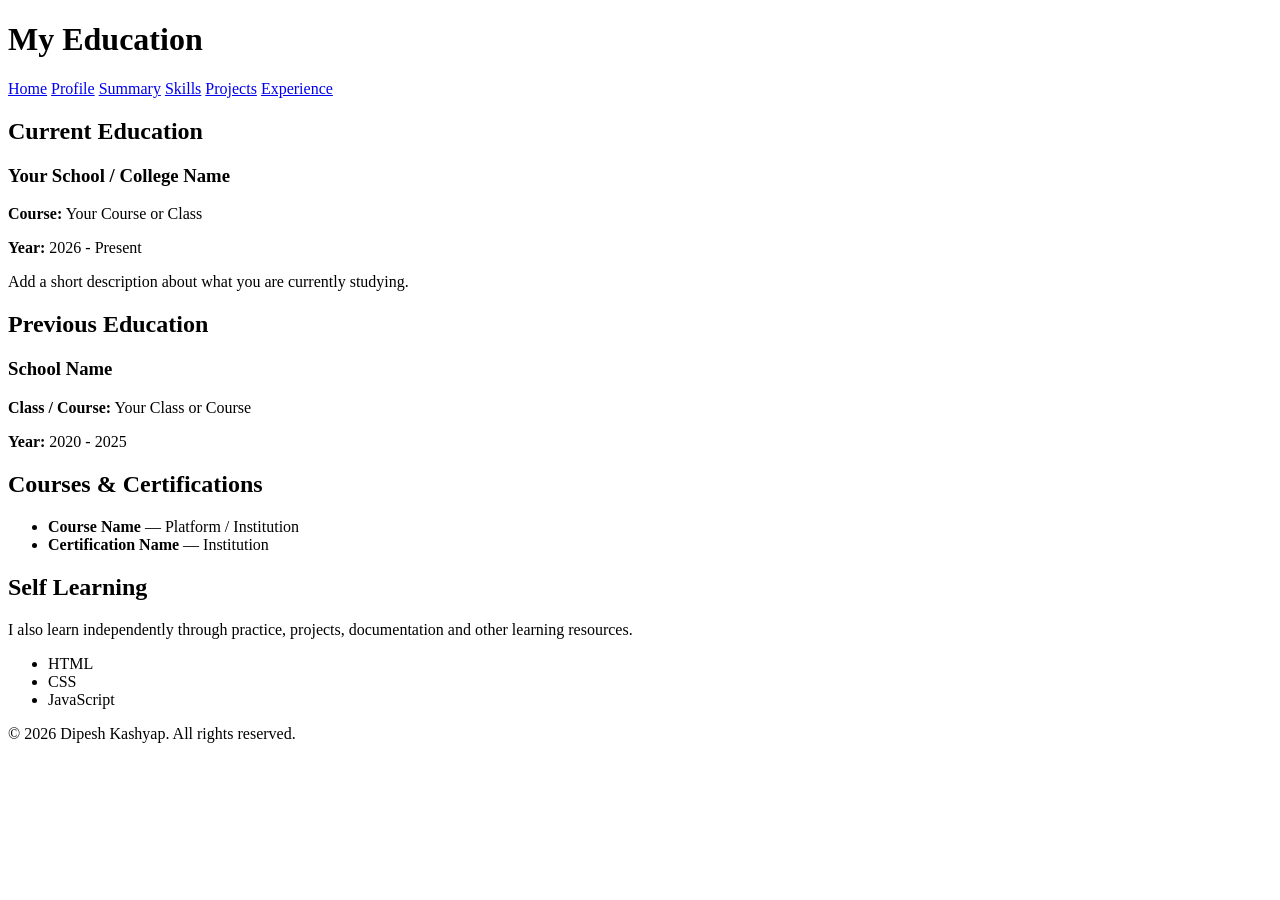
==== Education.html @ 7a31069b "Initial portfolio website" ====
<!DOCTYPE html>
<html lang="en">

<head>
    <meta charset="UTF-8">
    <meta name="viewport" content="width=device-width, initial-scale=1.0">

    <title>Education | Dipesh Kashyap</title>
</head>

<body>

    <header>

        <h1>My Education</h1>

        <nav>
            <a href="index.html">Home</a>
            <a href="Profile.html">Profile</a>
            <a href="Summary.html">Summary</a>
            <a href="Skills.html">Skills</a>
            <a href="Project.html">Projects</a>
            <a href="Experience.html">Experience</a>
        </nav>

    </header>


    <main>

        <!-- Current / Most Recent Education -->
        <section>

            <h2>Current Education</h2>

            <article>

                <h3>Your School / College Name</h3>

                <p>
                    <strong>Course:</strong>
                    Your Course or Class
                </p>

                <p>
                    <strong>Year:</strong>
                    2026 - Present
                </p>

                <p>
                    Add a short description about what you
                    are currently studying.
                </p>

            </article>

        </section>


        <!-- Previous Education -->
        <section>

            <h2>Previous Education</h2>

            <article>

                <h3>School Name</h3>

                <p>
                    <strong>Class / Course:</strong>
                    Your Class or Course
                </p>

                <p>
                    <strong>Year:</strong>
                    2020 - 2025
                </p>

            </article>

        </section>


        <!-- Certifications -->
        <section>

            <h2>Courses & Certifications</h2>

            <ul>

                <li>
                    <strong>Course Name</strong>
                    — Platform / Institution
                </li>

                <li>
                    <strong>Certification Name</strong>
                    — Institution
                </li>

            </ul>

        </section>


        <!-- Self Learning -->
        <section>

            <h2>Self Learning</h2>

            <p>
                I also learn independently through practice,
                projects, documentation and other learning resources.
            </p>

            <ul>
                <li>HTML</li>
                <li>CSS</li>
                <li>JavaScript</li>
            </ul>

        </section>

    </main>


    <footer>

        <p>
            © 2026 Dipesh Kashyap. All rights reserved.
        </p>

    </footer>

</body>

</html>
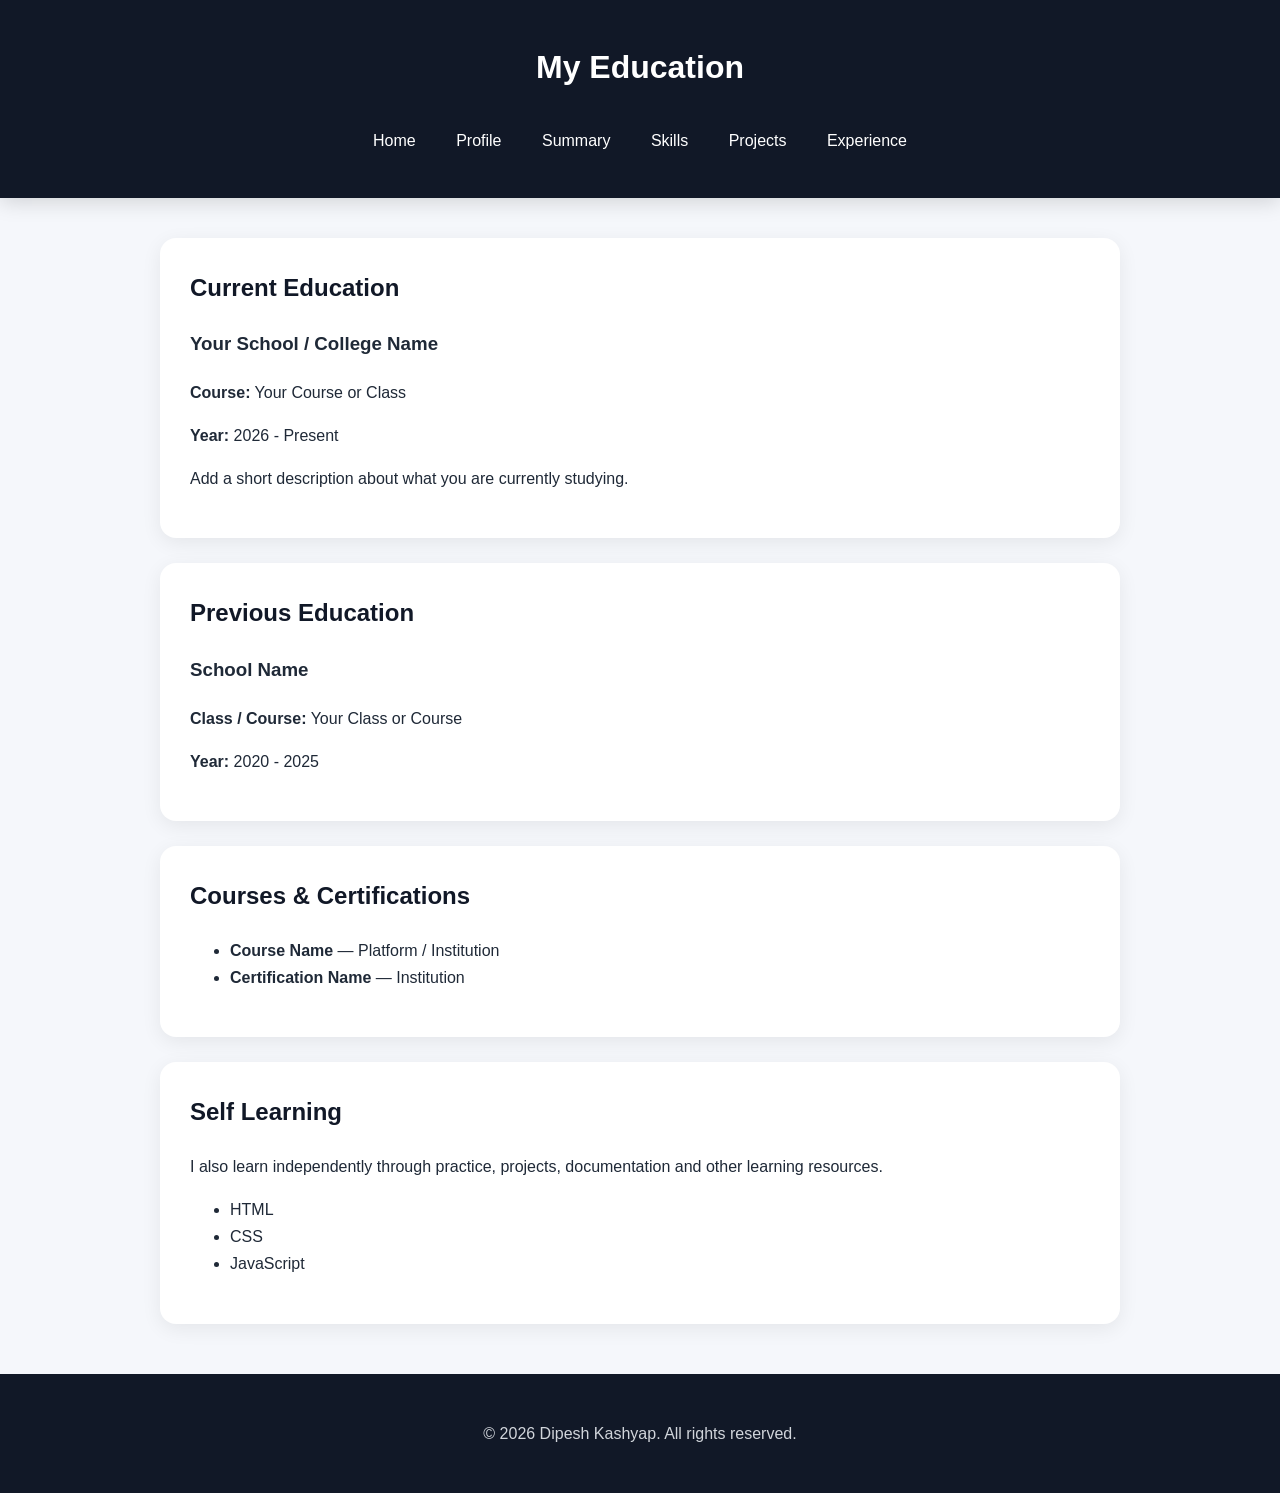
==== commit 93ca6b71: "Add animated portfolio intro" ====
--- a/Education.html
+++ b/Education.html
@@ -6,6 +6,7 @@
     <meta name="viewport" content="width=device-width, initial-scale=1.0">
 
     <title>Education | Dipesh Kashyap</title>
+    <link rel="stylesheet" href="style.css">
 </head>
 
 <body>
--- a/style.css
+++ b/style.css
@@ -0,0 +1,766 @@
+/* ==================================================
+   GLOBAL
+================================================== */
+
+* {
+    box-sizing: border-box;
+}
+
+html {
+    scroll-behavior: smooth;
+}
+
+body {
+    margin: 0;
+
+    font-family:
+        Arial,
+        Helvetica,
+        sans-serif;
+
+    background: #f5f7fb;
+
+    color: #1f2937;
+
+    line-height: 1.7;
+}
+
+
+/* ==================================================
+   INTRO SCREEN
+================================================== */
+
+.intro {
+
+    position: fixed;
+
+    inset: 0;
+
+    z-index: 9999;
+
+    display: flex;
+
+    flex-direction: column;
+
+    justify-content: center;
+
+    align-items: center;
+
+    background: #050816;
+
+    color: white;
+
+    animation:
+        introExit 1s ease forwards;
+
+    animation-delay: 5.5s;
+}
+
+
+/* ==================================================
+   INTRO PROFILE LOGO
+================================================== */
+
+.intro-logo {
+
+    width: 155px;
+
+    height: 155px;
+
+    border-radius: 50%;
+
+    overflow: hidden;
+
+    border: 4px solid white;
+
+    box-shadow:
+        0 0 10px rgba(255,255,255,0.5),
+        0 0 30px rgba(37,99,235,0.8);
+
+    animation:
+        logoIntro 1.5s
+        cubic-bezier(.17,.67,.25,1.2)
+        forwards;
+
+}
+
+
+.intro-logo img {
+
+    width: 100%;
+
+    height: 100%;
+
+    object-fit: cover;
+
+}
+
+
+/* ==================================================
+   NAME
+================================================== */
+
+.intro-name {
+
+    margin-top: 28px;
+
+    margin-bottom: 0;
+
+    font-size: clamp(2rem, 8vw, 4rem);
+
+    font-weight: 800;
+
+    letter-spacing: 2px;
+
+    color: white;
+
+    text-align: center;
+
+}
+
+
+/* Individual letters */
+
+.intro-name span {
+
+    display: inline-block;
+
+    opacity: 0;
+
+    animation:
+        letterAssemble
+        0.8s
+        cubic-bezier(.17,.67,.25,1.2)
+        forwards;
+
+}
+
+
+/* ==================================================
+   LETTER STARTING POSITIONS
+================================================== */
+
+/* D */
+
+.intro-name span:nth-child(1) {
+    --x: -180px;
+    --y: -120px;
+    animation-delay: 1.2s;
+}
+
+
+/* i */
+
+.intro-name span:nth-child(2) {
+    --x: 140px;
+    --y: -160px;
+    animation-delay: 1.3s;
+}
+
+
+/* p */
+
+.intro-name span:nth-child(3) {
+    --x: -160px;
+    --y: 130px;
+    animation-delay: 1.4s;
+}
+
+
+/* e */
+
+.intro-name span:nth-child(4) {
+    --x: 180px;
+    --y: 100px;
+    animation-delay: 1.5s;
+}
+
+
+/* s */
+
+.intro-name span:nth-child(5) {
+    --x: -220px;
+    --y: 20px;
+    animation-delay: 1.6s;
+}
+
+
+/* h */
+
+.intro-name span:nth-child(6) {
+    --x: 220px;
+    --y: -20px;
+    animation-delay: 1.7s;
+}
+
+
+/* Space */
+
+.intro-name span:nth-child(7) {
+
+    opacity: 1;
+
+    animation: none;
+
+}
+
+
+/* K */
+
+.intro-name span:nth-child(8) {
+    --x: 160px;
+    --y: 150px;
+    animation-delay: 1.8s;
+}
+
+
+/* a */
+
+.intro-name span:nth-child(9) {
+    --x: -180px;
+    --y: -150px;
+    animation-delay: 1.9s;
+}
+
+
+/* s */
+
+.intro-name span:nth-child(10) {
+    --x: 200px;
+    --y: -100px;
+    animation-delay: 2s;
+}
+
+
+/* h */
+
+.intro-name span:nth-child(11) {
+    --x: -200px;
+    --y: 100px;
+    animation-delay: 2.1s;
+}
+
+
+/* y */
+
+.intro-name span:nth-child(12) {
+    --x: 120px;
+    --y: 180px;
+    animation-delay: 2.2s;
+}
+
+
+/* a */
+
+.intro-name span:nth-child(13) {
+    --x: -130px;
+    --y: -180px;
+    animation-delay: 2.3s;
+}
+
+
+/* p */
+
+.intro-name span:nth-child(14) {
+    --x: 230px;
+    --y: 40px;
+    animation-delay: 2.4s;
+}
+
+
+/* ==================================================
+   NAME GLOW
+================================================== */
+
+.intro-name {
+
+    animation:
+        nameGlow
+        1.2s
+        ease
+        3.2s
+        forwards;
+
+}
+
+
+@keyframes nameGlow {
+
+    0% {
+
+        text-shadow:
+            0 0 0 transparent;
+
+    }
+
+    35% {
+
+        text-shadow:
+            0 0 8px #60a5fa,
+            0 0 20px #3b82f6,
+            0 0 40px #2563eb,
+            0 0 80px #2563eb;
+
+    }
+
+    70% {
+
+        text-shadow:
+            0 0 15px #93c5fd,
+            0 0 35px #3b82f6,
+            0 0 70px #2563eb;
+
+    }
+
+    100% {
+
+        text-shadow:
+            0 0 5px rgba(96,165,250,0.5);
+
+    }
+
+}
+
+
+/* ==================================================
+   KEYFRAMES
+================================================== */
+
+@keyframes logoIntro {
+
+    0% {
+
+        opacity: 0;
+
+        transform:
+            scale(0.2)
+            rotate(-360deg);
+
+    }
+
+    60% {
+
+        opacity: 1;
+
+        transform:
+            scale(1.08)
+            rotate(20deg);
+
+    }
+
+    100% {
+
+        opacity: 1;
+
+        transform:
+            scale(1)
+            rotate(0deg);
+
+    }
+
+}
+
+
+@keyframes letterAssemble {
+
+    0% {
+
+        opacity: 0;
+
+        transform:
+            translate(var(--x), var(--y))
+            rotate(180deg)
+            scale(0.2);
+
+    }
+
+    70% {
+
+        opacity: 1;
+
+        transform:
+            translate(0, 0)
+            rotate(-8deg)
+            scale(1.08);
+
+    }
+
+    100% {
+
+        opacity: 1;
+
+        transform:
+            translate(0, 0)
+            rotate(0deg)
+            scale(1);
+
+    }
+
+}
+
+
+/* ==================================================
+   INTRO EXIT
+================================================== */
+
+@keyframes introExit {
+
+    0% {
+
+        opacity: 1;
+
+        visibility: visible;
+
+        transform: scale(1);
+
+    }
+
+    70% {
+
+        opacity: 1;
+
+        transform: scale(1.02);
+
+    }
+
+    100% {
+
+        opacity: 0;
+
+        visibility: hidden;
+
+        transform: scale(1.08);
+
+    }
+
+}
+
+
+/* ==================================================
+   MAIN WEBSITE
+================================================== */
+
+.website {
+
+    opacity: 0;
+
+    animation:
+        websiteReveal
+        1.2s
+        ease
+        5.2s
+        forwards;
+
+}
+
+
+@keyframes websiteReveal {
+
+    from {
+
+        opacity: 0;
+
+        transform:
+            translateY(30px);
+
+    }
+
+    to {
+
+        opacity: 1;
+
+        transform:
+            translateY(0);
+
+    }
+
+}
+
+
+/* ==================================================
+   HEADER
+================================================== */
+
+header {
+
+    background: #111827;
+
+    color: white;
+
+    padding: 30px 20px;
+
+    text-align: center;
+
+    box-shadow:
+        0 4px 20px
+        rgba(0,0,0,0.15);
+
+}
+
+
+.profile-image {
+
+    width: 150px;
+
+    height: 150px;
+
+    object-fit: cover;
+
+    border-radius: 50%;
+
+    border: 4px solid white;
+
+}
+
+
+header h1 {
+
+    margin:
+        10px 0 4px;
+
+    font-size: 2rem;
+
+}
+
+
+header p {
+
+    margin: 0;
+
+    color: #cbd5e1;
+
+}
+
+
+/* ==================================================
+   NAVIGATION
+================================================== */
+
+nav {
+
+    margin-top: 20px;
+
+}
+
+
+nav a {
+
+    display: inline-block;
+
+    color: white;
+
+    text-decoration: none;
+
+    margin: 5px 6px;
+
+    padding: 8px 12px;
+
+    border-radius: 8px;
+
+    transition:
+        background 0.3s,
+        transform 0.3s;
+
+}
+
+
+nav a:hover {
+
+    background: #2563eb;
+
+    transform:
+        translateY(-2px);
+
+}
+
+
+/* ==================================================
+   MAIN
+================================================== */
+
+main {
+
+    max-width: 1000px;
+
+    margin:
+        40px auto;
+
+    padding:
+        0 20px;
+
+}
+
+
+section {
+
+    background: white;
+
+    padding: 30px;
+
+    margin-bottom: 25px;
+
+    border-radius: 16px;
+
+    box-shadow:
+        0 5px 20px
+        rgba(0,0,0,0.07);
+
+}
+
+
+section h2 {
+
+    margin-top: 0;
+
+    color: #111827;
+
+}
+
+
+.eyebrow {
+
+    color: #2563eb;
+
+    font-size: 0.85rem;
+
+    font-weight: bold;
+
+    letter-spacing: 2px;
+
+}
+
+
+/* ==================================================
+   BUTTON
+================================================== */
+
+.button {
+
+    display: inline-block;
+
+    background: #2563eb;
+
+    color: white;
+
+    text-decoration: none;
+
+    padding:
+        10px 18px;
+
+    border-radius: 8px;
+
+    margin-top: 10px;
+
+    transition:
+        0.3s;
+
+}
+
+
+.button:hover {
+
+    background: #1d4ed8;
+
+    transform:
+        translateY(-2px);
+
+}
+
+
+/* ==================================================
+   FOOTER
+================================================== */
+
+footer {
+
+    background: #111827;
+
+    color: #d1d5db;
+
+    text-align: center;
+
+    padding: 30px 20px;
+
+    margin-top: 50px;
+
+}
+
+
+/* ==================================================
+   MOBILE
+================================================== */
+
+@media (max-width: 600px) {
+
+    .intro-logo {
+
+        width: 120px;
+
+        height: 120px;
+
+    }
+
+
+    .intro-name {
+
+        font-size:
+            2rem;
+
+        letter-spacing:
+            1px;
+
+    }
+
+
+    header {
+
+        padding:
+            25px 12px;
+
+    }
+
+
+    .profile-image {
+
+        width: 125px;
+
+        height: 125px;
+
+    }
+
+
+    nav a {
+
+        margin: 3px;
+
+        padding:
+            6px 8px;
+
+        font-size:
+            13px;
+
+    }
+
+
+    main {
+
+        margin:
+            25px auto;
+
+        padding:
+            0 12px;
+
+    }
+
+
+    section {
+
+        padding:
+            20px;
+
+        border-radius:
+            12px;
+
+    }
+
+}
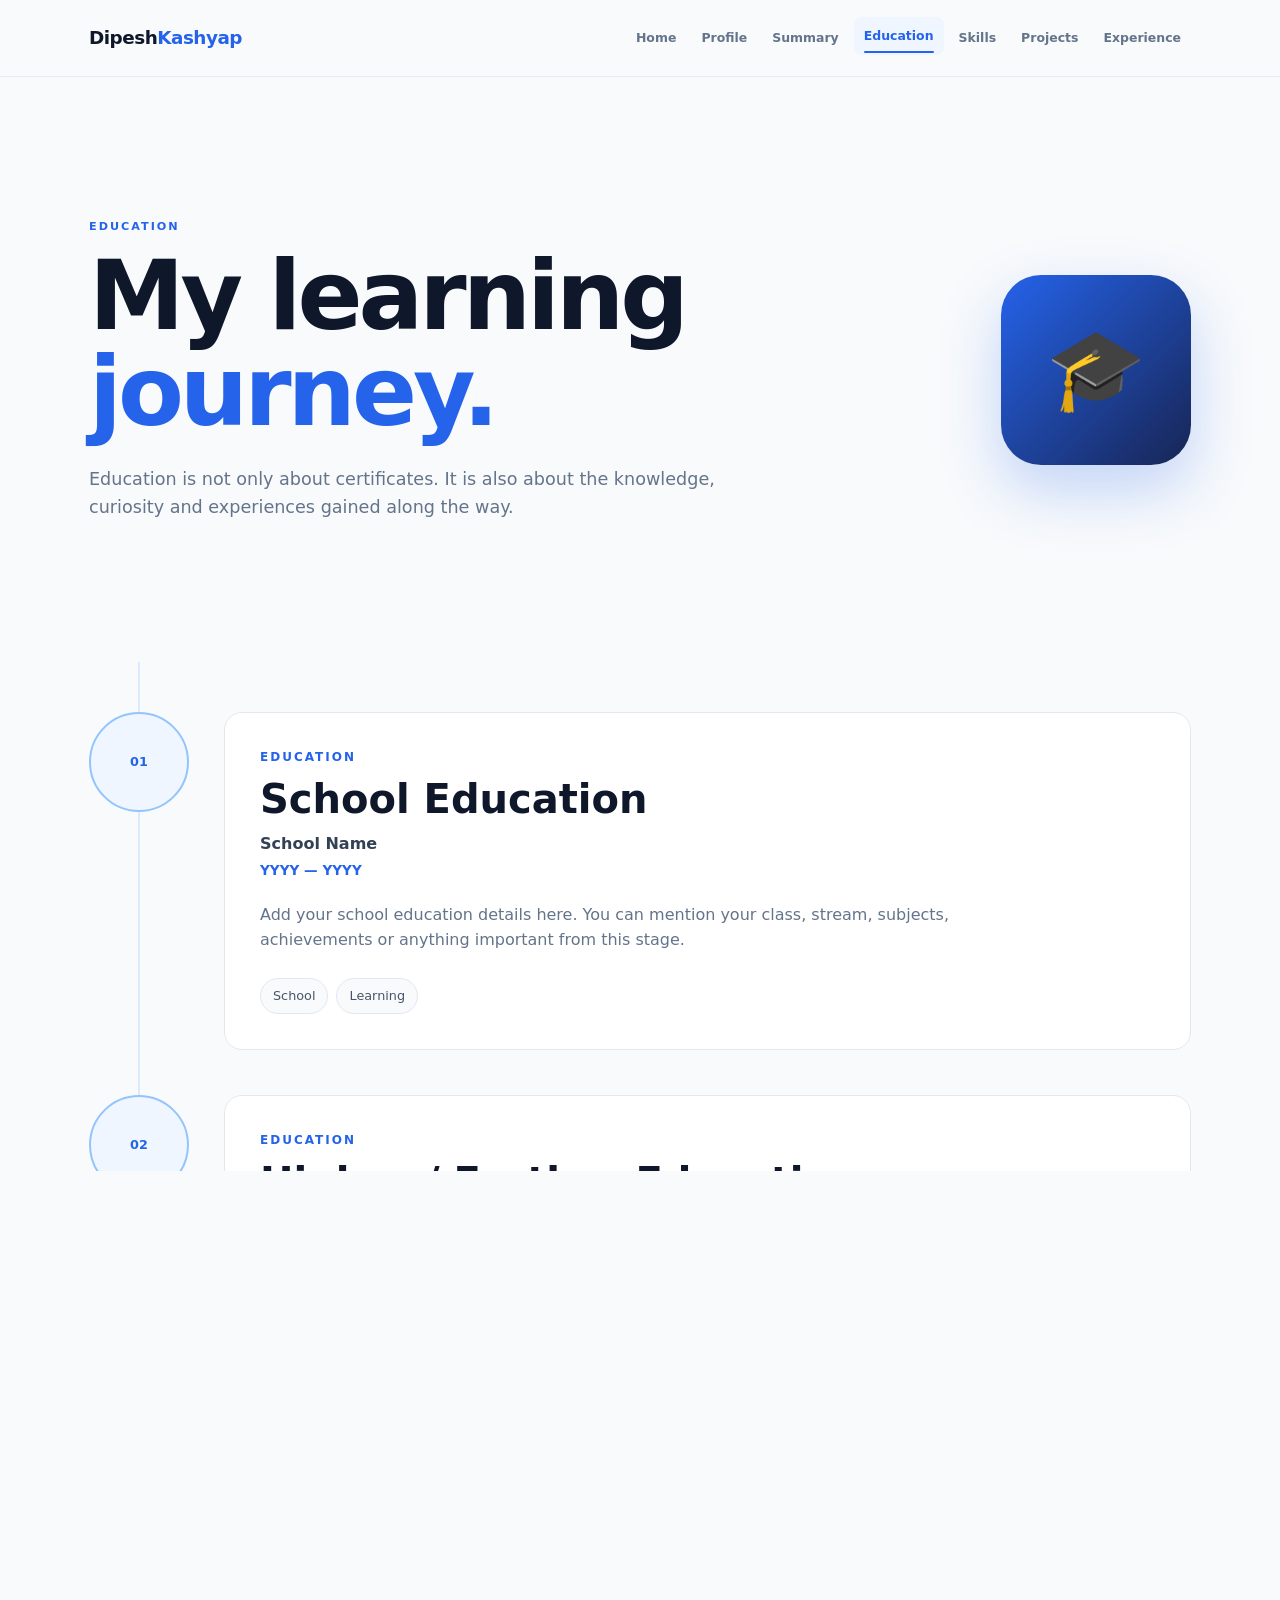
==== commit 47b61888: "Create animated professional homepage" ====
--- a/Education.html
+++ b/Education.html
@@ -5,131 +5,331 @@
     <meta charset="UTF-8">
     <meta name="viewport" content="width=device-width, initial-scale=1.0">
 
+    <meta
+        name="description"
+        content="Education journey of Dipesh Kashyap"
+    >
+
     <title>Education | Dipesh Kashyap</title>
+
     <link rel="stylesheet" href="style.css">
 </head>
 
 <body>
 
-    <header>
-
-        <h1>My Education</h1>
-
-        <nav>
-            <a href="index.html">Home</a>
-            <a href="Profile.html">Profile</a>
-            <a href="Summary.html">Summary</a>
-            <a href="Skills.html">Skills</a>
-            <a href="Project.html">Projects</a>
-            <a href="Experience.html">Experience</a>
-        </nav>
+    <!-- HEADER -->
+
+    <header class="site-header">
+
+        <div class="header-content">
+
+            <a class="brand" href="index.html">
+                Dipesh<span>Kashyap</span>
+            </a>
+
+            <nav class="navigation">
+
+                <a href="index.html">Home</a>
+
+                <a href="Profile.html">Profile</a>
+
+                <a href="Summary.html">Summary</a>
+
+                <a
+                    class="active"
+                    href="Education.html"
+                >
+                    Education
+                </a>
+
+                <a href="Skills.html">Skills</a>
+
+                <a href="Project.html">Projects</a>
+
+                <a href="Experience.html">Experience</a>
+
+            </nav>
+
+        </div>
 
     </header>
 
 
-    <main>
-
-        <!-- Current / Most Recent Education -->
-        <section>
-
-            <h2>Current Education</h2>
-
-            <article>
-
-                <h3>Your School / College Name</h3>
+    <!-- MAIN -->
+
+    <main class="education-page">
+
+        <!-- HERO -->
+
+        <section class="education-hero">
+
+            <div>
+
+                <p class="section-label">
+                    EDUCATION
+                </p>
+
+                <h1>
+                    My learning
+                    <span>journey.</span>
+                </h1>
 
                 <p>
-                    <strong>Course:</strong>
-                    Your Course or Class
+                    Education is not only about certificates.
+                    It is also about the knowledge, curiosity
+                    and experiences gained along the way.
                 </p>
 
+            </div>
+
+            <div class="education-icon">
+                🎓
+            </div>
+
+        </section>
+
+
+        <!-- EDUCATION TIMELINE -->
+
+        <section class="education-timeline">
+
+            <div class="timeline-line"></div>
+
+
+            <!-- EDUCATION 01 -->
+
+            <article class="education-item">
+
+                <div class="timeline-dot">
+                    01
+                </div>
+
+                <div class="education-card">
+
+                    <p class="education-status">
+                        EDUCATION
+                    </p>
+
+                    <h2>
+                        School Education
+                    </h2>
+
+                    <p class="education-place">
+                        School Name
+                    </p>
+
+                    <p class="education-period">
+                        YYYY — YYYY
+                    </p>
+
+                    <p>
+                        Add your school education details here.
+                        You can mention your class, stream,
+                        subjects, achievements or anything
+                        important from this stage.
+                    </p>
+
+                    <div class="education-tags">
+
+                        <span>School</span>
+
+                        <span>Learning</span>
+
+                    </div>
+
+                </div>
+
+            </article>
+
+
+            <!-- EDUCATION 02 -->
+
+            <article class="education-item">
+
+                <div class="timeline-dot">
+                    02
+                </div>
+
+                <div class="education-card">
+
+                    <p class="education-status">
+                        EDUCATION
+                    </p>
+
+                    <h2>
+                        Higher / Further Education
+                    </h2>
+
+                    <p class="education-place">
+                        Institution Name
+                    </p>
+
+                    <p class="education-period">
+                        YYYY — YYYY
+                    </p>
+
+                    <p>
+                        Add your next level of education here.
+                        Mention your course, subjects, achievements
+                        and important learning experiences.
+                    </p>
+
+                    <div class="education-tags">
+
+                        <span>Course</span>
+
+                        <span>Learning</span>
+
+                    </div>
+
+                </div>
+
+            </article>
+
+
+            <!-- EDUCATION 03 -->
+
+            <article class="education-item">
+
+                <div class="timeline-dot">
+                    03
+                </div>
+
+                <div class="education-card">
+
+                    <p class="education-status">
+                        SELF LEARNING
+                    </p>
+
+                    <h2>
+                        Learning Beyond School
+                    </h2>
+
+                    <p class="education-place">
+                        Self Learning • Online Resources • Practice
+                    </p>
+
+                    <p class="education-period">
+                        Ongoing
+                    </p>
+
+                    <p>
+                        I also learn independently through
+                        documentation, tutorials, experiments,
+                        projects and practical coding.
+                    </p>
+
+                    <div class="education-tags">
+
+                        <span>Programming</span>
+
+                        <span>Web Development</span>
+
+                        <span>Projects</span>
+
+                    </div>
+
+                </div>
+
+            </article>
+
+
+        </section>
+
+
+        <!-- LEARNING PHILOSOPHY -->
+
+        <section class="education-philosophy">
+
+            <p class="section-label">
+                MY APPROACH
+            </p>
+
+            <h2>
+                Learning doesn't stop
+                at the classroom.
+            </h2>
+
+            <p>
+                I believe real learning happens when knowledge
+                is combined with practice. That's why I use
+                projects and experimentation to understand
+                what I learn.
+            </p>
+
+        </section>
+
+
+        <!-- CTA -->
+
+        <section class="education-cta">
+
+            <p class="section-label">
+                NEXT
+            </p>
+
+            <h2>
+                See what I'm learning.
+            </h2>
+
+            <a
+                href="Skills.html"
+                class="button primary-button"
+            >
+                Explore My Skills →
+            </a>
+
+        </section>
+
+    </main>
+
+
+    <!-- FOOTER -->
+
+    <footer>
+
+        <div class="footer-content">
+
+            <div>
+
+                <h3>
+                    Dipesh Kashyap
+                </h3>
+
                 <p>
-                    <strong>Year:</strong>
-                    2026 - Present
+                    Learning • Building • Improving
                 </p>
 
-                <p>
-                    Add a short description about what you
-                    are currently studying.
-                </p>
-
-            </article>
-
-        </section>
-
-
-        <!-- Previous Education -->
-        <section>
-
-            <h2>Previous Education</h2>
-
-            <article>
-
-                <h3>School Name</h3>
-
-                <p>
-                    <strong>Class / Course:</strong>
-                    Your Class or Course
-                </p>
-
-                <p>
-                    <strong>Year:</strong>
-                    2020 - 2025
-                </p>
-
-            </article>
-
-        </section>
-
-
-        <!-- Certifications -->
-        <section>
-
-            <h2>Courses & Certifications</h2>
-
-            <ul>
-
-                <li>
-                    <strong>Course Name</strong>
-                    — Platform / Institution
-                </li>
-
-                <li>
-                    <strong>Certification Name</strong>
-                    — Institution
-                </li>
-
-            </ul>
-
-        </section>
-
-
-        <!-- Self Learning -->
-        <section>
-
-            <h2>Self Learning</h2>
-
-            <p>
-                I also learn independently through practice,
-                projects, documentation and other learning resources.
-            </p>
-
-            <ul>
-                <li>HTML</li>
-                <li>CSS</li>
-                <li>JavaScript</li>
-            </ul>
-
-        </section>
-
-    </main>
-
-
-    <footer>
-
-        <p>
-            © 2026 Dipesh Kashyap. All rights reserved.
-        </p>
+            </div>
+
+            <div class="footer-links">
+
+                <a href="Profile.html">
+                    Profile
+                </a>
+
+                <a href="Skills.html">
+                    Skills
+                </a>
+
+                <a href="Project.html">
+                    Projects
+                </a>
+
+                <a href="Experience.html">
+                    Experience
+                </a>
+
+            </div>
+
+        </div>
+
+        <div class="copyright">
+
+            © 2026 Dipesh Kashyap.
+            Built while learning.
+
+        </div>
 
     </footer>
 
--- a/style.css
+++ b/style.css
@@ -1,8 +1,10 @@
-/* ==================================================
-   GLOBAL
-================================================== */
+/* =====================================================
+   RESET
+===================================================== */
 
 * {
+    margin: 0;
+    padding: 0;
     box-sizing: border-box;
 }
 
@@ -11,24 +13,24 @@
 }
 
 body {
-    margin: 0;
-
     font-family:
         Arial,
         Helvetica,
         sans-serif;
 
-    background: #f5f7fb;
-
-    color: #1f2937;
-
-    line-height: 1.7;
-}
-
-
-/* ==================================================
-   INTRO SCREEN
-================================================== */
+    background: #f6f8fc;
+
+    color: #111827;
+
+    line-height: 1.6;
+
+    overflow-x: hidden;
+}
+
+
+/* =====================================================
+   INTRO
+===================================================== */
 
 .intro {
 
@@ -42,46 +44,98 @@
 
     flex-direction: column;
 
+    align-items: center;
+
     justify-content: center;
 
-    align-items: center;
-
-    background: #050816;
+    background:
+        radial-gradient(
+            circle at center,
+            #111c3d 0%,
+            #070b19 45%,
+            #03050c 100%
+        );
 
     color: white;
 
     animation:
         introExit 1s ease forwards;
 
-    animation-delay: 5.5s;
-}
-
-
-/* ==================================================
-   INTRO PROFILE LOGO
-================================================== */
+    animation-delay: 5s;
+}
+
+
+.intro-glow {
+
+    position: absolute;
+
+    width: 300px;
+
+    height: 300px;
+
+    border-radius: 50%;
+
+    background: #2563eb;
+
+    filter: blur(100px);
+
+    opacity: 0.2;
+
+    animation:
+        glowPulse 2s ease-in-out infinite;
+
+}
+
+
+@keyframes glowPulse {
+
+    0%,
+    100% {
+        transform: scale(0.8);
+        opacity: 0.15;
+    }
+
+    50% {
+        transform: scale(1.2);
+        opacity: 0.3;
+    }
+}
+
+
+/* =====================================================
+   INTRO LOGO
+===================================================== */
 
 .intro-logo {
 
+    position: relative;
+
+    z-index: 2;
+
     width: 155px;
 
     height: 155px;
 
     border-radius: 50%;
 
-    overflow: hidden;
-
-    border: 4px solid white;
+    padding: 5px;
+
+    background:
+        linear-gradient(
+            135deg,
+            #60a5fa,
+            #2563eb,
+            #7c3aed
+        );
 
     box-shadow:
-        0 0 10px rgba(255,255,255,0.5),
-        0 0 30px rgba(37,99,235,0.8);
+        0 0 20px rgba(59,130,246,0.5),
+        0 0 60px rgba(37,99,235,0.35);
 
     animation:
         logoIntro 1.5s
         cubic-bezier(.17,.67,.25,1.2)
         forwards;
-
 }
 
 
@@ -91,35 +145,79 @@
 
     height: 100%;
 
+    display: block;
+
     object-fit: cover;
 
-}
-
-
-/* ==================================================
-   NAME
-================================================== */
+    border-radius: 50%;
+
+    border: 4px solid #050816;
+}
+
+
+@keyframes logoIntro {
+
+    0% {
+
+        opacity: 0;
+
+        transform:
+            scale(0.15)
+            rotate(-720deg);
+
+    }
+
+    70% {
+
+        opacity: 1;
+
+        transform:
+            scale(1.08)
+            rotate(25deg);
+
+    }
+
+    100% {
+
+        opacity: 1;
+
+        transform:
+            scale(1)
+            rotate(0);
+    }
+}
+
+
+/* =====================================================
+   INTRO NAME
+===================================================== */
 
 .intro-name {
 
-    margin-top: 28px;
-
-    margin-bottom: 0;
-
-    font-size: clamp(2rem, 8vw, 4rem);
+    position: relative;
+
+    z-index: 2;
+
+    margin-top: 30px;
+
+    color: white;
+
+    font-size:
+        clamp(2rem, 8vw, 4.5rem);
 
     font-weight: 800;
 
     letter-spacing: 2px;
 
-    color: white;
-
     text-align: center;
 
-}
-
-
-/* Individual letters */
+    white-space: nowrap;
+
+    animation:
+        nameGlow 0.6s ease
+        3.4s forwards;
+}
+
 
 .intro-name span {
 
@@ -132,313 +230,239 @@
         0.8s
         cubic-bezier(.17,.67,.25,1.2)
         forwards;
-
-}
-
-
-/* ==================================================
-   LETTER STARTING POSITIONS
-================================================== */
-
-/* D */
+}
+
+
+.intro-name .space {
+
+    animation: none;
+
+    opacity: 1;
+}
+
+
+/* Letter directions */
 
 .intro-name span:nth-child(1) {
     --x: -180px;
     --y: -120px;
+    animation-delay: 1.1s;
+}
+
+.intro-name span:nth-child(2) {
+    --x: 150px;
+    --y: -150px;
     animation-delay: 1.2s;
 }
-
-
-/* i */
-
-.intro-name span:nth-child(2) {
-    --x: 140px;
-    --y: -160px;
-    animation-delay: 1.3s;
-}
-
-
-/* p */
 
 .intro-name span:nth-child(3) {
     --x: -160px;
     --y: 130px;
-    animation-delay: 1.4s;
-}
-
-
-/* e */
+    animation-delay: 1.3s;
+}
 
 .intro-name span:nth-child(4) {
     --x: 180px;
     --y: 100px;
-    animation-delay: 1.5s;
-}
-
-
-/* s */
+    animation-delay: 1.4s;
+}
 
 .intro-name span:nth-child(5) {
     --x: -220px;
     --y: 20px;
-    animation-delay: 1.6s;
-}
-
-
-/* h */
+    animation-delay: 1.5s;
+}
 
 .intro-name span:nth-child(6) {
     --x: 220px;
     --y: -20px;
-    animation-delay: 1.7s;
-}
-
-
-/* Space */
-
-.intro-name span:nth-child(7) {
-
-    opacity: 1;
-
-    animation: none;
-
-}
-
-
-/* K */
+    animation-delay: 1.6s;
+}
 
 .intro-name span:nth-child(8) {
     --x: 160px;
     --y: 150px;
-    animation-delay: 1.8s;
-}
-
-
-/* a */
+    animation-delay: 1.7s;
+}
 
 .intro-name span:nth-child(9) {
     --x: -180px;
     --y: -150px;
-    animation-delay: 1.9s;
-}
-
-
-/* s */
+    animation-delay: 1.8s;
+}
 
 .intro-name span:nth-child(10) {
     --x: 200px;
     --y: -100px;
-    animation-delay: 2s;
-}
-
-
-/* h */
+    animation-delay: 1.9s;
+}
 
 .intro-name span:nth-child(11) {
     --x: -200px;
     --y: 100px;
-    animation-delay: 2.1s;
-}
-
-
-/* y */
+    animation-delay: 2s;
+}
 
 .intro-name span:nth-child(12) {
     --x: 120px;
     --y: 180px;
-    animation-delay: 2.2s;
-}
-
-
-/* a */
+    animation-delay: 2.1s;
+}
 
 .intro-name span:nth-child(13) {
     --x: -130px;
     --y: -180px;
-    animation-delay: 2.3s;
-}
-
-
-/* p */
+    animation-delay: 2.2s;
+}
 
 .intro-name span:nth-child(14) {
     --x: 230px;
     --y: 40px;
-    animation-delay: 2.4s;
-}
-
-
-/* ==================================================
-   NAME GLOW
-================================================== */
-
-.intro-name {
-
-    animation:
-        nameGlow
-        1.2s
-        ease
-        3.2s
-        forwards;
-
+    animation-delay: 2.3s;
+}
+
+
+@keyframes letterAssemble {
+
+    0% {
+
+        opacity: 0;
+
+        transform:
+            translate(var(--x), var(--y))
+            rotate(180deg)
+            scale(0.2);
+    }
+
+    70% {
+
+        opacity: 1;
+
+        transform:
+            translate(0, 0)
+            rotate(-8deg)
+            scale(1.08);
+    }
+
+    100% {
+
+        opacity: 1;
+
+        transform:
+            translate(0, 0)
+            rotate(0)
+            scale(1);
+    }
 }
 
 
 @keyframes nameGlow {
 
     0% {
+        text-shadow: none;
+    }
+
+    35% {
 
         text-shadow:
-            0 0 0 transparent;
-
-    }
-
-    35% {
-
-        text-shadow:
-            0 0 8px #60a5fa,
-            0 0 20px #3b82f6,
-            0 0 40px #2563eb,
-            0 0 80px #2563eb;
-
-    }
-
-    70% {
+            0 0 10px #60a5fa,
+            0 0 25px #3b82f6,
+            0 0 50px #2563eb,
+            0 0 90px #2563eb;
+    }
+
+    65% {
 
         text-shadow:
             0 0 15px #93c5fd,
             0 0 35px #3b82f6,
             0 0 70px #2563eb;
-
     }
 
     100% {
 
         text-shadow:
             0 0 5px rgba(96,165,250,0.5);
-
-    }
-
-}
-
-
-/* ==================================================
-   KEYFRAMES
-================================================== */
-
-@keyframes logoIntro {
+    }
+}
+
+
+/* =====================================================
+   INTRO TAGLINE
+===================================================== */
+
+.intro-tagline {
+
+    position: relative;
+
+    z-index: 2;
+
+    margin-top: 12px;
+
+    color: #94a3b8;
+
+    font-size: 0.9rem;
+
+    letter-spacing: 3px;
+
+    opacity: 0;
+
+    animation:
+        taglineAppear
+        1s ease
+        3s forwards;
+}
+
+
+@keyframes taglineAppear {
+
+    from {
+
+        opacity: 0;
+
+        transform:
+            translateY(15px);
+    }
+
+    to {
+
+        opacity: 1;
+
+        transform:
+            translateY(0);
+    }
+}
+
+
+/* =====================================================
+   INTRO EXIT
+===================================================== */
+
+@keyframes introExit {
 
     0% {
 
+        opacity: 1;
+
+        visibility: visible;
+
+        transform: scale(1);
+    }
+
+    100% {
+
         opacity: 0;
 
-        transform:
-            scale(0.2)
-            rotate(-360deg);
-
-    }
-
-    60% {
-
-        opacity: 1;
-
-        transform:
-            scale(1.08)
-            rotate(20deg);
-
-    }
-
-    100% {
-
-        opacity: 1;
-
-        transform:
-            scale(1)
-            rotate(0deg);
-
-    }
-
-}
-
-
-@keyframes letterAssemble {
-
-    0% {
-
-        opacity: 0;
-
-        transform:
-            translate(var(--x), var(--y))
-            rotate(180deg)
-            scale(0.2);
-
-    }
-
-    70% {
-
-        opacity: 1;
-
-        transform:
-            translate(0, 0)
-            rotate(-8deg)
-            scale(1.08);
-
-    }
-
-    100% {
-
-        opacity: 1;
-
-        transform:
-            translate(0, 0)
-            rotate(0deg)
-            scale(1);
-
-    }
-
-}
-
-
-/* ==================================================
-   INTRO EXIT
-================================================== */
-
-@keyframes introExit {
-
-    0% {
-
-        opacity: 1;
-
-        visibility: visible;
-
-        transform: scale(1);
-
-    }
-
-    70% {
-
-        opacity: 1;
-
-        transform: scale(1.02);
-
-    }
-
-    100% {
-
-        opacity: 0;
-
         visibility: hidden;
 
         transform: scale(1.08);
-
-    }
-
-}
-
-
-/* ==================================================
-   MAIN WEBSITE
-================================================== */
+    }
+}
+
+
+/* =====================================================
+   WEBSITE REVEAL
+===================================================== */
 
 .website {
 
@@ -446,11 +470,8 @@
 
     animation:
         websiteReveal
-        1.2s
-        ease
-        5.2s
-        forwards;
-
+        1.2s ease
+        5.5s forwards;
 }
 
 
@@ -461,8 +482,7 @@
         opacity: 0;
 
         transform:
-            translateY(30px);
-
+            translateY(35px);
     }
 
     to {
@@ -471,296 +491,5670 @@
 
         transform:
             translateY(0);
-
-    }
-
-}
-
-
-/* ==================================================
+    }
+}
+
+
+/* =====================================================
    HEADER
-================================================== */
-
-header {
-
-    background: #111827;
-
-    color: white;
-
-    padding: 30px 20px;
-
-    text-align: center;
-
-    box-shadow:
-        0 4px 20px
-        rgba(0,0,0,0.15);
-
-}
-
-
-.profile-image {
-
-    width: 150px;
-
-    height: 150px;
-
-    object-fit: cover;
-
-    border-radius: 50%;
-
-    border: 4px solid white;
-
-}
-
-
-header h1 {
-
-    margin:
-        10px 0 4px;
-
-    font-size: 2rem;
-
-}
-
-
-header p {
-
-    margin: 0;
-
-    color: #cbd5e1;
-
-}
-
-
-/* ==================================================
-   NAVIGATION
-================================================== */
-
-nav {
-
-    margin-top: 20px;
-
-}
-
-
-nav a {
-
-    display: inline-block;
-
-    color: white;
+===================================================== */
+
+.site-header {
+
+    position: sticky;
+
+    top: 0;
+
+    z-index: 1000;
+
+    background:
+        rgba(255,255,255,0.85);
+
+    backdrop-filter:
+        blur(15px);
+
+    border-bottom:
+        1px solid #e5e7eb;
+}
+
+
+.header-content {
+
+    max-width: 1200px;
+
+    margin: auto;
+
+    padding:
+        18px 24px;
+
+    display: flex;
+
+    align-items: center;
+
+    justify-content: space-between;
+
+    gap: 25px;
+}
+
+
+.brand {
+
+    color: #111827;
+
+    font-size: 1.2rem;
+
+    font-weight: 800;
 
     text-decoration: none;
 
-    margin: 5px 6px;
-
-    padding: 8px 12px;
+    white-space: nowrap;
+}
+
+
+.brand span {
+
+    color: #2563eb;
+}
+
+
+.navigation {
+
+    display: flex;
+
+    flex-wrap: wrap;
+
+    justify-content: center;
+
+    gap: 5px;
+}
+
+
+.navigation a {
+
+    color: #4b5563;
+
+    text-decoration: none;
+
+    padding:
+        8px 10px;
 
     border-radius: 8px;
 
+    font-size: 0.9rem;
+
     transition:
-        background 0.3s,
-        transform 0.3s;
-
-}
-
-
-nav a:hover {
-
-    background: #2563eb;
+        0.25s ease;
+}
+
+
+.navigation a:hover,
+.navigation a.active {
+
+    color: #2563eb;
+
+    background: #eff6ff;
 
     transform:
         translateY(-2px);
-
-}
-
-
-/* ==================================================
+}
+
+
+/* =====================================================
    MAIN
-================================================== */
+===================================================== */
 
 main {
 
-    max-width: 1000px;
+    max-width: 1150px;
+
+    margin: auto;
+
+    padding:
+        0 24px;
+}
+
+
+/* =====================================================
+   HERO
+===================================================== */
+
+.hero {
+
+    min-height:
+        calc(100vh - 80px);
+
+    display: flex;
+
+    align-items: center;
+
+    justify-content: space-between;
+
+    gap: 70px;
+
+    padding:
+        80px 0;
+}
+
+
+.hero-content {
+
+    max-width: 650px;
+}
+
+
+.hero-label,
+.section-label {
+
+    color: #2563eb;
+
+    font-size: 0.78rem;
+
+    font-weight: 800;
+
+    letter-spacing: 3px;
+
+    margin-bottom: 15px;
+}
+
+
+.hero-title {
+
+    font-size:
+        clamp(2.8rem, 7vw, 5.5rem);
+
+    line-height: 1.05;
+
+    letter-spacing: -3px;
+
+    color: #111827;
+
+    animation:
+        heroTitle 1s ease
+        6.3s both;
+}
+
+
+.hero-title span {
+
+    color: #2563eb;
+}
+
+
+.hero-description {
+
+    max-width: 550px;
+
+    margin-top: 25px;
+
+    color: #64748b;
+
+    font-size: 1.1rem;
+
+    animation:
+        heroText 1s ease
+        6.5s both;
+}
+
+
+@keyframes heroTitle {
+
+    from {
+
+        opacity: 0;
+
+        transform:
+            translateY(40px);
+    }
+
+    to {
+
+        opacity: 1;
+
+        transform:
+            translateY(0);
+    }
+}
+
+
+@keyframes heroText {
+
+    from {
+
+        opacity: 0;
+
+        transform:
+            translateY(25px);
+    }
+
+    to {
+
+        opacity: 1;
+
+        transform:
+            translateY(0);
+    }
+}
+
+
+/* =====================================================
+   HERO BUTTONS
+===================================================== */
+
+.hero-buttons {
+
+    display: flex;
+
+    flex-wrap: wrap;
+
+    gap: 12px;
+
+    margin-top: 30px;
+
+    animation:
+        heroButtons 1s ease
+        6.7s both;
+}
+
+
+@keyframes heroButtons {
+
+    from {
+
+        opacity: 0;
+
+        transform:
+            translateY(20px);
+    }
+
+    to {
+
+        opacity: 1;
+
+        transform:
+            translateY(0);
+    }
+}
+
+
+.button {
+
+    display: inline-flex;
+
+    align-items: center;
+
+    gap: 10px;
+
+    padding:
+        12px 20px;
+
+    border-radius: 10px;
+
+    text-decoration: none;
+
+    font-weight: 700;
+
+    transition:
+        transform 0.25s ease,
+        box-shadow 0.25s ease,
+        background 0.25s ease;
+}
+
+
+.primary-button {
+
+    color: white;
+
+    background: #2563eb;
+
+    box-shadow:
+        0 8px 25px
+        rgba(37,99,235,0.25);
+}
+
+
+.primary-button:hover {
+
+    background: #1d4ed8;
+
+    transform:
+        translateY(-4px);
+
+    box-shadow:
+        0 14px 30px
+        rgba(37,99,235,0.35);
+}
+
+
+.secondary-button {
+
+    color: #1f2937;
+
+    background: white;
+
+    border:
+        1px solid #dbe1ea;
+}
+
+
+.secondary-button:hover {
+
+    transform:
+        translateY(-4px);
+
+    border-color:
+        #93c5fd;
+
+    box-shadow:
+        0 10px 25px
+        rgba(15,23,42,0.08);
+}
+
+
+/* =====================================================
+   HERO IMAGE
+===================================================== */
+
+.hero-image-wrapper {
+
+    position: relative;
+
+    width: 320px;
+
+    height: 320px;
+
+    flex-shrink: 0;
+
+    animation:
+        floatingImage 4s ease-in-out
+        infinite;
+}
+
+
+.hero-image {
+
+    position: relative;
+
+    z-index: 2;
+
+    width: 100%;
+
+    height: 100%;
+
+    object-fit: cover;
+
+    border-radius: 50%;
+
+    border:
+        6px solid white;
+
+    box-shadow:
+        0 20px 60px
+        rgba(15,23,42,0.18);
+}
+
+
+.hero-ring {
+
+    position: absolute;
+
+    inset: -18px;
+
+    border:
+        2px solid #93c5fd;
+
+    border-radius: 50%;
+
+    animation:
+        ringRotate 10s linear infinite;
+}
+
+
+.hero-ring::after {
+
+    content: "";
+
+    position: absolute;
+
+    width: 14px;
+
+    height: 14px;
+
+    border-radius: 50%;
+
+    background: #2563eb;
+
+    top: 20px;
+
+    left: 50%;
+
+    box-shadow:
+        0 0 20px #2563eb;
+}
+
+
+@keyframes floatingImage {
+
+    0%,
+    100% {
+
+        transform:
+            translateY(0);
+    }
+
+    50% {
+
+        transform:
+            translateY(-12px);
+    }
+}
+
+
+@keyframes ringRotate {
+
+    from {
+
+        transform:
+            rotate(0);
+    }
+
+    to {
+
+        transform:
+            rotate(360deg);
+    }
+}
+
+
+/* =====================================================
+   CONTENT SECTIONS
+===================================================== */
+
+.content-section {
+
+    display: grid;
+
+    grid-template-columns:
+        100px 1fr;
+
+    gap: 35px;
+
+    padding:
+        80px 0;
+
+    border-top:
+        1px solid #e5e7eb;
+}
+
+
+.section-number {
+
+    font-size: 0.85rem;
+
+    color: #2563eb;
+
+    font-weight: 800;
+}
+
+
+.section-content {
+
+    max-width: 700px;
+}
+
+
+.section-content h2,
+.projects-heading h2,
+.experience-section h2 {
+
+    font-size:
+        clamp(2rem, 5vw, 3.5rem);
+
+    line-height: 1.1;
+
+    letter-spacing: -1.5px;
+
+    margin-bottom: 20px;
+}
+
+
+.section-content p,
+.experience-section p {
+
+    color: #64748b;
+
+    max-width: 650px;
+}
+
+
+.text-link {
+
+    display: inline-block;
+
+    margin-top: 20px;
+
+    color: #2563eb;
+
+    text-decoration: none;
+
+    font-weight: 700;
+
+    transition:
+        0.25s ease;
+}
+
+
+.text-link:hover {
+
+    transform:
+        translateX(6px);
+}
+
+
+/* =====================================================
+   PROJECTS
+===================================================== */
+
+.projects-section {
+
+    padding:
+        80px 0;
+}
+
+
+.projects-heading {
+
+    display: flex;
+
+    justify-content: space-between;
+
+    align-items: end;
+
+    gap: 30px;
+
+    margin-bottom: 35px;
+}
+
+
+.project-grid {
+
+    display: grid;
+
+    grid-template-columns:
+        repeat(3, 1fr);
+
+    gap: 20px;
+}
+
+
+.project-card {
+
+    position: relative;
+
+    background: white;
+
+    border:
+        1px solid #e5e7eb;
+
+    border-radius: 16px;
+
+    padding: 30px;
+
+    min-height: 280px;
+
+    display: flex;
+
+    flex-direction: column;
+
+    transition:
+        transform 0.3s ease,
+        box-shadow 0.3s ease,
+        border-color 0.3s ease;
+}
+
+
+.project-card:hover {
+
+    transform:
+        translateY(-8px);
+
+    border-color:
+        #93c5fd;
+
+    box-shadow:
+        0 20px 45px
+        rgba(15,23,42,0.1);
+}
+
+
+.project-number {
+
+    color: #2563eb;
+
+    font-weight: 800;
+
+    font-size: 0.8rem;
+
+    margin-bottom: 40px;
+}
+
+
+.project-card h3 {
+
+    font-size: 1.4rem;
+
+    margin-bottom: 10px;
+}
+
+
+.project-card p {
+
+    color: #64748b;
+
+    font-size: 0.95rem;
+}
+
+
+.project-card a {
+
+    margin-top: auto;
+
+    padding-top: 25px;
+
+    color: #2563eb;
+
+    text-decoration: none;
+
+    font-weight: 700;
+}
+
+
+/* =====================================================
+   EXPERIENCE
+===================================================== */
+
+.experience-section {
 
     margin:
-        40px auto;
+        60px 0;
 
     padding:
-        0 20px;
-
-}
-
-
-section {
+        70px 40px;
+
+    border-radius: 25px;
+
+    background:
+        linear-gradient(
+            135deg,
+            #111827,
+            #172554
+        );
+
+    color: white;
+
+    text-align: center;
+}
+
+
+.experience-section h2 {
+
+    color: white;
+
+    max-width: 750px;
+
+    margin:
+        0 auto 20px;
+}
+
+
+.experience-section p {
+
+    color: #cbd5e1;
+
+    margin:
+        0 auto 25px;
+}
+
+
+/* =====================================================
+   FOOTER
+===================================================== */
+
+footer {
+
+    background: #0b1120;
+
+    color: white;
+
+    padding:
+        60px 24px 25px;
+}
+
+
+.footer-content {
+
+    max-width: 1150px;
+
+    margin: auto;
+
+    display: flex;
+
+    justify-content: space-between;
+
+    gap: 30px;
+}
+
+
+.footer-content h3 {
+
+    font-size: 1.3rem;
+}
+
+
+.footer-content p {
+
+    color: #94a3b8;
+
+    margin-top: 5px;
+}
+
+
+.footer-links {
+
+    display: flex;
+
+    flex-wrap: wrap;
+
+    gap: 15px;
+
+    align-items: center;
+}
+
+
+.footer-links a {
+
+    color: #cbd5e1;
+
+    text-decoration: none;
+
+    transition:
+        0.25s ease;
+}
+
+
+.footer-links a:hover {
+
+    color: #60a5fa;
+}
+
+
+.copyright {
+
+    max-width: 1150px;
+
+    margin:
+        40px auto 0;
+
+    padding-top:
+        20px;
+
+    border-top:
+        1px solid #1e293b;
+
+    color: #64748b;
+
+    font-size: 0.85rem;
+}
+
+
+/* =====================================================
+   MOBILE
+===================================================== */
+
+@media (max-width: 800px) {
+
+    .header-content {
+
+        flex-direction: column;
+
+        gap: 10px;
+    }
+
+
+    .navigation {
+
+        gap: 2px;
+    }
+
+
+    .navigation a {
+
+        font-size:
+            0.78rem;
+
+        padding:
+            6px 7px;
+    }
+
+
+    .hero {
+
+        min-height:
+            auto;
+
+        flex-direction: column-reverse;
+
+        text-align: center;
+
+        padding:
+            70px 0;
+    }
+
+
+    .hero-image-wrapper {
+
+        width: 220px;
+
+        height: 220px;
+    }
+
+
+    .hero-description {
+
+        margin-left: auto;
+
+        margin-right: auto;
+    }
+
+
+    .hero-buttons {
+
+        justify-content:
+            center;
+    }
+
+
+    .content-section {
+
+        grid-template-columns:
+            1fr;
+
+        gap: 10px;
+
+        padding:
+            60px 0;
+    }
+
+
+    .project-grid {
+
+        grid-template-columns:
+            1fr;
+    }
+
+
+    .projects-heading {
+
+        align-items:
+            flex-start;
+
+        flex-direction:
+            column;
+    }
+
+
+    .footer-content {
+
+        flex-direction:
+            column;
+    }
+
+}
+
+
+@media (max-width: 500px) {
+
+    .intro-logo {
+
+        width: 120px;
+
+        height: 120px;
+    }
+
+
+    .intro-name {
+
+        font-size:
+            1.9rem;
+
+        letter-spacing:
+            0;
+    }
+
+
+    .intro-tagline {
+
+        font-size:
+            0.7rem;
+
+        letter-spacing:
+            2px;
+    }
+
+
+    main {
+
+        padding:
+            0 18px;
+    }
+
+
+    .hero-title {
+
+        letter-spacing:
+            -1.5px;
+    }
+
+
+    .hero-buttons {
+
+        flex-direction:
+            column;
+    }
+
+
+    .button {
+
+        justify-content:
+            center;
+    }
+
+
+    .experience-section {
+
+        padding:
+            50px 20px;
+    }
+
+}
+
+
+/* =====================================================
+   REDUCED MOTION
+===================================================== */
+
+@media (prefers-reduced-motion: reduce) {
+
+    *,
+    *::before,
+    *::after {
+
+        animation-duration:
+            0.01ms !important;
+
+        animation-iteration-count:
+            1 !important;
+
+        scroll-behavior:
+            auto !important;
+    }
+
+}
+/* =====================================================
+   PROFILE PAGE
+===================================================== */
+
+.profile-page {
+    max-width: 1150px;
+}
+
+
+/* Profile Hero */
+
+.profile-hero {
+
+    min-height: 75vh;
+
+    display: flex;
+
+    align-items: center;
+
+    justify-content: center;
+
+    gap: 80px;
+
+    padding: 80px 0;
+
+}
+
+
+/* Profile Photo */
+
+.profile-photo-box {
+
+    position: relative;
+
+    width: 280px;
+
+    height: 280px;
+
+    flex-shrink: 0;
+
+    animation:
+        profileFloat
+        4s ease-in-out
+        infinite;
+
+}
+
+
+.profile-photo-box img {
+
+    position: relative;
+
+    z-index: 2;
+
+    width: 100%;
+
+    height: 100%;
+
+    object-fit: cover;
+
+    border-radius: 50%;
+
+    border: 6px solid white;
+
+    box-shadow:
+        0 20px 60px
+        rgba(15,23,42,0.18);
+
+}
+
+
+.profile-ring {
+
+    position: absolute;
+
+    inset: -15px;
+
+    border-radius: 50%;
+
+    border:
+        2px solid #93c5fd;
+
+    animation:
+        profileRing
+        8s linear
+        infinite;
+}
+
+
+.profile-ring::before {
+
+    content: "";
+
+    position: absolute;
+
+    width: 12px;
+
+    height: 12px;
+
+    border-radius: 50%;
+
+    background: #2563eb;
+
+    top: 15px;
+
+    left: 50%;
+
+    box-shadow:
+        0 0 20px #2563eb;
+}
+
+
+@keyframes profileFloat {
+
+    0%,
+    100% {
+        transform:
+            translateY(0);
+    }
+
+    50% {
+        transform:
+            translateY(-12px);
+    }
+
+}
+
+
+@keyframes profileRing {
+
+    from {
+        transform:
+            rotate(0deg);
+    }
+
+    to {
+        transform:
+            rotate(360deg);
+    }
+
+}
+
+
+/* Profile Intro */
+
+.profile-intro {
+
+    max-width: 600px;
+
+    animation:
+        profileText
+        1s ease
+        both;
+
+}
+
+
+.profile-intro h1 {
+
+    font-size:
+        clamp(2.5rem, 7vw, 5rem);
+
+    line-height: 1;
+
+    letter-spacing:
+        -3px;
+
+    margin-bottom: 15px;
+
+}
+
+
+.profile-role {
+
+    color: #2563eb;
+
+    font-weight: 700;
+
+    font-size: 1.1rem;
+
+    margin-bottom: 20px;
+
+}
+
+
+.profile-intro > p:last-child {
+
+    color: #64748b;
+
+    font-size: 1.05rem;
+
+}
+
+
+@keyframes profileText {
+
+    from {
+
+        opacity: 0;
+
+        transform:
+            translateX(40px);
+
+    }
+
+    to {
+
+        opacity: 1;
+
+        transform:
+            translateX(0);
+
+    }
+
+}
+
+
+/* Profile Cards */
+
+.profile-card {
+
+    display: grid;
+
+    grid-template-columns:
+        100px 1fr;
+
+    gap: 35px;
+
+    padding:
+        70px 0;
+
+    background: transparent;
+
+    border-top:
+        1px solid #e5e7eb;
+
+    border-radius: 0;
+
+    box-shadow: none;
+
+}
+
+
+.profile-card-number {
+
+    color: #2563eb;
+
+    font-weight: 800;
+
+    font-size: 0.85rem;
+
+}
+
+
+.profile-card h2 {
+
+    font-size:
+        clamp(2rem, 5vw, 3.2rem);
+
+    line-height: 1.1;
+
+    margin-bottom: 20px;
+
+    letter-spacing: -1.5px;
+
+}
+
+
+.profile-card p:not(.section-label) {
+
+    max-width: 700px;
+
+    color: #64748b;
+
+}
+
+
+/* Profile Links */
+
+.profile-links {
+
+    max-width: 700px;
+
+    margin-top: 25px;
+
+}
+
+
+.profile-link {
+
+    display: flex;
+
+    justify-content: space-between;
+
+    align-items: center;
+
+    padding:
+        18px 5px;
+
+    border-bottom:
+        1px solid #e5e7eb;
+
+    color: #111827;
+
+    text-decoration: none;
+
+    font-weight: 700;
+
+    transition:
+        0.25s ease;
+
+}
+
+
+.profile-link:hover {
+
+    color: #2563eb;
+
+    padding-left: 12px;
+
+    padding-right: 12px;
+
+    background: #eff6ff;
+
+}
+
+
+/* Interests */
+
+.interest-list {
+
+    display: flex;
+
+    flex-wrap: wrap;
+
+    gap: 12px;
+
+    margin-top: 25px;
+
+}
+
+
+.interest-list span {
+
+    padding:
+        10px 15px;
 
     background: white;
 
-    padding: 30px;
+    border:
+        1px solid #e5e7eb;
+
+    border-radius: 999px;
+
+    color: #475569;
+
+    transition:
+        0.25s ease;
+
+}
+
+
+.interest-list span:hover {
+
+    transform:
+        translateY(-4px);
+
+    border-color:
+        #93c5fd;
+
+    color: #2563eb;
+
+    box-shadow:
+        0 8px 20px
+        rgba(37,99,235,0.1);
+
+}
+
+
+/* Profile CTA */
+
+.profile-cta {
+
+    margin:
+        60px 0 90px;
+
+    padding:
+        70px 30px;
+
+    text-align: center;
+
+    border-radius: 25px;
+
+    background:
+        linear-gradient(
+            135deg,
+            #111827,
+            #172554
+        );
+
+    color: white;
+
+}
+
+
+.profile-cta h2 {
+
+    max-width: 700px;
+
+    margin:
+        0 auto 30px;
+
+    color: white;
+
+    font-size:
+        clamp(2rem, 5vw, 3.5rem);
+
+}
+
+
+/* Profile Mobile */
+
+@media (max-width: 800px) {
+
+    .profile-hero {
+
+        min-height: auto;
+
+        flex-direction:
+            column;
+
+        text-align: center;
+
+        gap: 50px;
+
+        padding:
+            70px 0;
+
+    }
+
+
+    .profile-photo-box {
+
+        width: 220px;
+
+        height: 220px;
+
+    }
+
+
+    .profile-card {
+
+        grid-template-columns:
+            1fr;
+
+        gap: 12px;
+
+        padding:
+            55px 0;
+
+    }
+
+
+    .profile-intro h1 {
+
+        letter-spacing:
+            -1.5px;
+
+    }
+
+}
+/* =====================================================
+   SUMMARY PAGE
+===================================================== */
+
+.summary-page {
+    max-width: 1150px;
+}
+
+
+/* Summary Hero */
+
+.summary-hero {
+
+    min-height: 70vh;
+
+    display: flex;
+
+    align-items: center;
+
+    justify-content: space-between;
+
+    gap: 50px;
+
+    padding: 90px 0;
+
+    background: transparent;
+
+    border-radius: 0;
+
+    box-shadow: none;
+}
+
+
+.summary-hero-content {
+
+    max-width: 750px;
+
+    animation:
+        summaryHeroIn
+        1s ease
+        both;
+}
+
+
+.summary-hero h1 {
+
+    font-size:
+        clamp(3rem, 8vw, 6rem);
+
+    line-height: 1;
+
+    letter-spacing: -4px;
 
     margin-bottom: 25px;
-
-    border-radius: 16px;
+}
+
+
+.summary-hero h1 span {
+
+    display: block;
+
+    color: #2563eb;
+}
+
+
+.summary-hero-content > p:last-child {
+
+    max-width: 650px;
+
+    color: #64748b;
+
+    font-size: 1.1rem;
+}
+
+
+@keyframes summaryHeroIn {
+
+    from {
+
+        opacity: 0;
+
+        transform:
+            translateY(40px);
+    }
+
+    to {
+
+        opacity: 1;
+
+        transform:
+            translateY(0);
+    }
+
+}
+
+
+/* DK Symbol */
+
+.summary-symbol {
+
+    width: 210px;
+
+    height: 210px;
+
+    flex-shrink: 0;
+
+    display: flex;
+
+    align-items: center;
+
+    justify-content: center;
+
+    border-radius: 50%;
+
+    color: white;
+
+    font-size: 4rem;
+
+    font-weight: 900;
+
+    background:
+        linear-gradient(
+            135deg,
+            #2563eb,
+            #172554
+        );
 
     box-shadow:
-        0 5px 20px
-        rgba(0,0,0,0.07);
-
-}
-
-
-section h2 {
-
-    margin-top: 0;
-
-    color: #111827;
-
-}
-
-
-.eyebrow {
+        0 25px 60px
+        rgba(37,99,235,0.25);
+
+    animation:
+        summarySymbol
+        4s ease-in-out
+        infinite;
+}
+
+
+@keyframes summarySymbol {
+
+    0%,
+    100% {
+
+        transform:
+            translateY(0)
+            rotate(0deg);
+    }
+
+    50% {
+
+        transform:
+            translateY(-12px)
+            rotate(3deg);
+    }
+
+}
+
+
+/* Summary Blocks */
+
+.summary-block {
+
+    display: grid;
+
+    grid-template-columns:
+        100px 1fr;
+
+    gap: 35px;
+
+    padding:
+        80px 0;
+
+    border-top:
+        1px solid #e5e7eb;
+
+    background: transparent;
+
+    border-radius: 0;
+
+    box-shadow: none;
+}
+
+
+.summary-number {
 
     color: #2563eb;
 
     font-size: 0.85rem;
 
-    font-weight: bold;
+    font-weight: 800;
+}
+
+
+.summary-content {
+
+    max-width: 750px;
+}
+
+
+.summary-content h2 {
+
+    font-size:
+        clamp(2rem, 5vw, 3.5rem);
+
+    line-height: 1.1;
+
+    letter-spacing: -1.5px;
+
+    margin-bottom: 25px;
+}
+
+
+.summary-content > p:not(.section-label) {
+
+    color: #64748b;
+
+    margin-bottom: 18px;
+}
+
+
+/* Tags */
+
+.summary-tags {
+
+    display: flex;
+
+    flex-wrap: wrap;
+
+    gap: 12px;
+
+    margin-top: 25px;
+}
+
+
+.summary-tags span {
+
+    padding:
+        11px 16px;
+
+    background: white;
+
+    border:
+        1px solid #e5e7eb;
+
+    border-radius: 999px;
+
+    color: #475569;
+
+    transition:
+        0.25s ease;
+}
+
+
+.summary-tags span:hover {
+
+    color: #2563eb;
+
+    border-color:
+        #93c5fd;
+
+    transform:
+        translateY(-4px);
+
+    box-shadow:
+        0 10px 25px
+        rgba(37,99,235,0.1);
+}
+
+
+/* Quote */
+
+.summary-content blockquote {
+
+    margin:
+        30px 0;
+
+    padding:
+        25px 30px;
+
+    border-left:
+        4px solid #2563eb;
+
+    background: white;
+
+    border-radius:
+        0 12px 12px 0;
+
+    color: #1e293b;
+
+    font-size: 1.15rem;
+
+    font-weight: 700;
+
+    box-shadow:
+        0 10px 30px
+        rgba(15,23,42,0.05);
+}
+
+
+/* CTA */
+
+.summary-cta {
+
+    margin:
+        60px 0 90px;
+
+    padding:
+        75px 30px;
+
+    text-align: center;
+
+    border-radius: 25px;
+
+    background:
+        linear-gradient(
+            135deg,
+            #111827,
+            #172554
+        );
+
+    color: white;
+}
+
+
+.summary-cta h2 {
+
+    max-width: 700px;
+
+    margin:
+        0 auto 30px;
+
+    color: white;
+
+    font-size:
+        clamp(2rem, 5vw, 3.5rem);
+
+    line-height: 1.1;
+}
+
+
+/* Mobile */
+
+@media (max-width: 800px) {
+
+    .summary-hero {
+
+        min-height: auto;
+
+        flex-direction:
+            column;
+
+        align-items:
+            flex-start;
+
+        padding:
+            70px 0;
+    }
+
+
+    .summary-symbol {
+
+        width: 150px;
+
+        height: 150px;
+
+        font-size: 2.8rem;
+
+        align-self:
+            center;
+    }
+
+
+    .summary-hero h1 {
+
+        letter-spacing:
+            -2px;
+    }
+
+
+    .summary-block {
+
+        grid-template-columns:
+            1fr;
+
+        gap: 12px;
+
+        padding:
+            60px 0;
+    }
+
+}
+/* =====================================================
+   EDUCATION PAGE
+===================================================== */
+
+.education-page {
+    max-width: 1150px;
+}
+
+
+/* HERO */
+
+.education-hero {
+
+    min-height: 65vh;
+
+    display: flex;
+
+    align-items: center;
+
+    justify-content: space-between;
+
+    gap: 50px;
+
+    padding: 90px 0;
+
+    background: transparent;
+
+    border-radius: 0;
+
+    box-shadow: none;
+}
+
+
+.education-hero > div:first-child {
+
+    max-width: 750px;
+
+    animation:
+        educationHeroIn
+        1s ease
+        both;
+}
+
+
+.education-hero h1 {
+
+    font-size:
+        clamp(3rem, 8vw, 6rem);
+
+    line-height: 1;
+
+    letter-spacing: -4px;
+
+    margin-bottom: 25px;
+}
+
+
+.education-hero h1 span {
+
+    display: block;
+
+    color: #2563eb;
+}
+
+
+.education-hero p:last-child {
+
+    max-width: 650px;
+
+    color: #64748b;
+
+    font-size: 1.1rem;
+}
+
+
+@keyframes educationHeroIn {
+
+    from {
+
+        opacity: 0;
+
+        transform:
+            translateY(40px);
+    }
+
+    to {
+
+        opacity: 1;
+
+        transform:
+            translateY(0);
+    }
+
+}
+
+
+/* EDUCATION ICON */
+
+.education-icon {
+
+    width: 190px;
+
+    height: 190px;
+
+    flex-shrink: 0;
+
+    display: flex;
+
+    align-items: center;
+
+    justify-content: center;
+
+    border-radius: 40px;
+
+    background:
+        linear-gradient(
+            135deg,
+            #2563eb,
+            #172554
+        );
+
+    font-size: 5rem;
+
+    box-shadow:
+        0 25px 60px
+        rgba(37,99,235,0.25);
+
+    animation:
+        educationIconFloat
+        4s ease-in-out
+        infinite;
+}
+
+
+@keyframes educationIconFloat {
+
+    0%,
+    100% {
+
+        transform:
+            translateY(0)
+            rotate(0deg);
+    }
+
+    50% {
+
+        transform:
+            translateY(-12px)
+            rotate(3deg);
+    }
+
+}
+
+
+/* TIMELINE */
+
+.education-timeline {
+
+    position: relative;
+
+    padding:
+        50px 0 80px;
+}
+
+
+.timeline-line {
+
+    position: absolute;
+
+    left: 49px;
+
+    top: 0;
+
+    bottom: 0;
+
+    width: 2px;
+
+    background:
+        #dbeafe;
+}
+
+
+.education-item {
+
+    position: relative;
+
+    display: grid;
+
+    grid-template-columns:
+        100px 1fr;
+
+    gap: 35px;
+
+    margin-bottom: 45px;
+}
+
+
+.timeline-dot {
+
+    position: relative;
+
+    z-index: 2;
+
+    width: 100px;
+
+    height: 100px;
+
+    display: flex;
+
+    align-items: center;
+
+    justify-content: center;
+
+    border-radius: 50%;
+
+    background: #eff6ff;
+
+    border:
+        2px solid #93c5fd;
+
+    color: #2563eb;
+
+    font-size: 0.8rem;
+
+    font-weight: 800;
+
+    transition:
+        0.3s ease;
+}
+
+
+.education-item:hover .timeline-dot {
+
+    background: #2563eb;
+
+    color: white;
+
+    border-color: #2563eb;
+
+    transform:
+        scale(1.08);
+
+    box-shadow:
+        0 0 0 8px #eff6ff,
+        0 10px 30px
+        rgba(37,99,235,0.25);
+}
+
+
+/* CARD */
+
+.education-card {
+
+    background: white;
+
+    border:
+        1px solid #e5e7eb;
+
+    border-radius: 18px;
+
+    padding: 35px;
+
+    transition:
+        transform 0.3s ease,
+        box-shadow 0.3s ease,
+        border-color 0.3s ease;
+}
+
+
+.education-card:hover {
+
+    transform:
+        translateY(-6px);
+
+    border-color:
+        #93c5fd;
+
+    box-shadow:
+        0 20px 45px
+        rgba(15,23,42,0.1);
+}
+
+
+.education-status {
+
+    color: #2563eb;
+
+    font-size: 0.75rem;
+
+    font-weight: 800;
 
     letter-spacing: 2px;
 
-}
-
-
-/* ==================================================
-   BUTTON
-================================================== */
-
-.button {
-
-    display: inline-block;
-
-    background: #2563eb;
-
-    color: white;
-
-    text-decoration: none;
+    margin-bottom: 10px;
+}
+
+
+.education-card h2 {
+
+    font-size:
+        clamp(1.7rem, 4vw, 2.5rem);
+
+    line-height: 1.1;
+
+    margin-bottom: 10px;
+}
+
+
+.education-place {
+
+    color: #334155;
+
+    font-weight: 700;
+
+    margin-bottom: 3px;
+}
+
+
+.education-period {
+
+    color: #2563eb;
+
+    font-size: 0.85rem;
+
+    font-weight: 700;
+
+    margin-bottom: 20px;
+}
+
+
+.education-card > p:not(
+    .education-status
+):not(
+    .education-place
+):not(
+    .education-period
+) {
+
+    color: #64748b;
+
+    max-width: 700px;
+}
+
+
+/* TAGS */
+
+.education-tags {
+
+    display: flex;
+
+    flex-wrap: wrap;
+
+    gap: 8px;
+
+    margin-top: 25px;
+}
+
+
+.education-tags span {
 
     padding:
-        10px 18px;
-
-    border-radius: 8px;
-
-    margin-top: 10px;
+        7px 12px;
+
+    background: #f8fafc;
+
+    border:
+        1px solid #e2e8f0;
+
+    border-radius: 999px;
+
+    color: #475569;
+
+    font-size: 0.8rem;
 
     transition:
-        0.3s;
-
-}
-
-
-.button:hover {
-
-    background: #1d4ed8;
+        0.25s ease;
+}
+
+
+.education-tags span:hover {
+
+    color: #2563eb;
+
+    border-color:
+        #93c5fd;
 
     transform:
         translateY(-2px);
-
-}
-
-
-/* ==================================================
+}
+
+
+/* PHILOSOPHY */
+
+.education-philosophy {
+
+    margin:
+        40px 0 70px;
+
+    padding:
+        70px 40px;
+
+    text-align: center;
+
+    border-radius: 25px;
+
+    background:
+        #eff6ff;
+
+    border:
+        1px solid #dbeafe;
+}
+
+
+.education-philosophy h2 {
+
+    max-width: 750px;
+
+    margin:
+        0 auto 20px;
+
+    font-size:
+        clamp(2rem, 5vw, 3.5rem);
+
+    line-height: 1.1;
+
+    letter-spacing: -1.5px;
+}
+
+
+.education-philosophy p:last-child {
+
+    max-width: 650px;
+
+    margin: auto;
+
+    color: #64748b;
+}
+
+
+/* CTA */
+
+.education-cta {
+
+    margin:
+        60px 0 90px;
+
+    padding:
+        75px 30px;
+
+    text-align: center;
+
+    border-radius: 25px;
+
+    background:
+        linear-gradient(
+            135deg,
+            #111827,
+            #172554
+        );
+
+    color: white;
+}
+
+
+.education-cta h2 {
+
+    margin-bottom: 30px;
+
+    color: white;
+
+    font-size:
+        clamp(2rem, 5vw, 3.5rem);
+}
+
+
+/* MOBILE */
+
+@media (max-width: 800px) {
+
+    .education-hero {
+
+        min-height: auto;
+
+        flex-direction:
+            column;
+
+        align-items:
+            flex-start;
+
+        padding:
+            70px 0;
+    }
+
+
+    .education-icon {
+
+        width: 140px;
+
+        height: 140px;
+
+        font-size: 3.5rem;
+
+        align-self:
+            center;
+    }
+
+
+    .education-hero h1 {
+
+        letter-spacing:
+            -2px;
+    }
+
+
+    .education-item {
+
+        grid-template-columns:
+            55px 1fr;
+
+        gap: 18px;
+    }
+
+
+    .timeline-line {
+
+        left: 27px;
+    }
+
+
+    .timeline-dot {
+
+        width: 55px;
+
+        height: 55px;
+
+        font-size: 0.7rem;
+    }
+
+
+    .education-card {
+
+        padding: 25px 20px;
+    }
+
+
+    .education-philosophy {
+
+        padding:
+            55px 20px;
+    }
+
+}
+/* =====================================================
+   SKILLS PAGE
+===================================================== */
+
+.skills-page {
+    max-width: 1150px;
+}
+
+
+/* HERO */
+
+.skills-hero {
+
+    min-height: 70vh;
+
+    display: flex;
+
+    align-items: center;
+
+    justify-content: space-between;
+
+    gap: 70px;
+
+    padding: 90px 0;
+}
+
+
+.skills-hero-content {
+
+    max-width: 700px;
+
+    animation:
+        skillsHeroIn
+        1s ease
+        both;
+}
+
+
+.skills-hero h1 {
+
+    font-size:
+        clamp(3rem, 8vw, 6rem);
+
+    line-height: 1;
+
+    letter-spacing: -4px;
+
+    margin-bottom: 25px;
+}
+
+
+.skills-hero h1 span {
+
+    display: block;
+
+    color: #2563eb;
+}
+
+
+.skills-hero-content > p:last-child {
+
+    max-width: 650px;
+
+    color: #64748b;
+
+    font-size: 1.1rem;
+}
+
+
+@keyframes skillsHeroIn {
+
+    from {
+
+        opacity: 0;
+
+        transform:
+            translateY(40px);
+    }
+
+    to {
+
+        opacity: 1;
+
+        transform:
+            translateY(0);
+    }
+
+}
+
+
+/* SKILL ORBIT */
+
+.skills-orbit {
+
+    position: relative;
+
+    width: 250px;
+
+    height: 250px;
+
+    flex-shrink: 0;
+
+    border:
+        1px dashed #93c5fd;
+
+    border-radius: 50%;
+
+    animation:
+        orbitRotate
+        15s linear
+        infinite;
+}
+
+
+.skills-core {
+
+    position: absolute;
+
+    top: 50%;
+
+    left: 50%;
+
+    width: 100px;
+
+    height: 100px;
+
+    transform:
+        translate(-50%, -50%);
+
+    display: flex;
+
+    align-items: center;
+
+    justify-content: center;
+
+    border-radius: 50%;
+
+    background:
+        linear-gradient(
+            135deg,
+            #2563eb,
+            #172554
+        );
+
+    color: white;
+
+    font-size: 1.7rem;
+
+    font-weight: 900;
+
+    box-shadow:
+        0 20px 45px
+        rgba(37,99,235,0.25);
+}
+
+
+.skills-orbit > span {
+
+    position: absolute;
+
+    padding:
+        8px 12px;
+
+    background: white;
+
+    border:
+        1px solid #dbeafe;
+
+    border-radius: 999px;
+
+    color: #2563eb;
+
+    font-size: 0.75rem;
+
+    font-weight: 800;
+
+    box-shadow:
+        0 5px 15px
+        rgba(15,23,42,0.08);
+}
+
+
+.skills-orbit > span:nth-child(1) {
+
+    top: 5px;
+    left: 50%;
+
+    transform:
+        translateX(-50%);
+}
+
+
+.skills-orbit > span:nth-child(2) {
+
+    right: -5px;
+    top: 50%;
+
+    transform:
+        translateY(-50%);
+}
+
+
+.skills-orbit > span:nth-child(3) {
+
+    bottom: 5px;
+    left: 50%;
+
+    transform:
+        translateX(-50%);
+}
+
+
+.skills-orbit > span:nth-child(4) {
+
+    left: -5px;
+    top: 50%;
+
+    transform:
+        translateY(-50%);
+}
+
+
+@keyframes orbitRotate {
+
+    from {
+        transform:
+            rotate(0deg);
+    }
+
+    to {
+        transform:
+            rotate(360deg);
+    }
+
+}
+
+
+/* SECTION */
+
+.skills-section {
+
+    padding:
+        90px 0;
+
+    border-top:
+        1px solid #e5e7eb;
+}
+
+
+.skills-section-heading {
+
+    max-width: 700px;
+
+    margin-bottom: 45px;
+}
+
+
+.skills-section-heading h2 {
+
+    font-size:
+        clamp(2.3rem, 5vw, 4rem);
+
+    line-height: 1.05;
+
+    letter-spacing: -2px;
+
+    margin-bottom: 18px;
+}
+
+
+.skills-section-heading > p:last-child {
+
+    color: #64748b;
+}
+
+
+/* TECHNICAL GRID */
+
+.technical-grid {
+
+    display: grid;
+
+    grid-template-columns:
+        repeat(2, 1fr);
+
+    gap: 20px;
+}
+
+
+.skill-card {
+
+    padding: 30px;
+
+    background: white;
+
+    border:
+        1px solid #e5e7eb;
+
+    border-radius: 18px;
+
+    transition:
+        0.3s ease;
+}
+
+
+.skill-card:hover {
+
+    transform:
+        translateY(-7px);
+
+    border-color:
+        #93c5fd;
+
+    box-shadow:
+        0 20px 45px
+        rgba(15,23,42,0.1);
+}
+
+
+.skill-card-top {
+
+    display: flex;
+
+    align-items: center;
+
+    justify-content: space-between;
+
+    margin-bottom: 30px;
+}
+
+
+.skill-icon {
+
+    width: 50px;
+
+    height: 50px;
+
+    display: flex;
+
+    align-items: center;
+
+    justify-content: center;
+
+    border-radius: 12px;
+
+    background: #eff6ff;
+
+    color: #2563eb;
+
+    font-weight: 900;
+}
+
+
+.skill-number {
+
+    color: #94a3b8;
+
+    font-size: 0.75rem;
+
+    font-weight: 800;
+}
+
+
+.skill-card h3 {
+
+    font-size: 1.7rem;
+
+    margin-bottom: 10px;
+}
+
+
+.skill-card p {
+
+    color: #64748b;
+
+    min-height: 48px;
+}
+
+
+.skill-level {
+
+    display: flex;
+
+    justify-content: space-between;
+
+    margin-top: 25px;
+
+    margin-bottom: 8px;
+
+    color: #64748b;
+
+    font-size: 0.75rem;
+
+    font-weight: 700;
+}
+
+
+.skill-bar {
+
+    width: 100%;
+
+    height: 5px;
+
+    overflow: hidden;
+
+    background: #e2e8f0;
+
+    border-radius: 99px;
+}
+
+
+.skill-bar span {
+
+    display: block;
+
+    height: 100%;
+
+    border-radius: inherit;
+
+    background:
+        linear-gradient(
+            90deg,
+            #2563eb,
+            #60a5fa
+        );
+
+    animation:
+        skillLoad
+        1.5s ease
+        both;
+}
+
+
+@keyframes skillLoad {
+
+    from {
+        width: 0 !important;
+    }
+
+}
+
+
+/* SOFT SKILLS */
+
+.soft-skills-grid {
+
+    display: grid;
+
+    grid-template-columns:
+        repeat(2, 1fr);
+
+    border-top:
+        1px solid #e5e7eb;
+
+    border-left:
+        1px solid #e5e7eb;
+}
+
+
+.soft-skill {
+
+    padding: 30px;
+
+    border-right:
+        1px solid #e5e7eb;
+
+    border-bottom:
+        1px solid #e5e7eb;
+
+    transition:
+        0.3s ease;
+}
+
+
+.soft-skill:hover {
+
+    background: #eff6ff;
+}
+
+
+.soft-skill > span {
+
+    display: block;
+
+    margin-bottom: 25px;
+
+    color: #2563eb;
+
+    font-size: 0.75rem;
+
+    font-weight: 800;
+}
+
+
+.soft-skill strong {
+
+    display: block;
+
+    margin-bottom: 10px;
+
+    font-size: 1.3rem;
+}
+
+
+.soft-skill p {
+
+    color: #64748b;
+
+    margin: 0;
+}
+
+
+/* CURRENTLY LEARNING */
+
+.learning-section {
+
+    display: grid;
+
+    grid-template-columns:
+        0.8fr 1.2fr;
+
+    gap: 80px;
+
+    padding:
+        100px 0;
+
+    border-top:
+        1px solid #e5e7eb;
+}
+
+
+.learning-section h2 {
+
+    font-size:
+        clamp(2.3rem, 5vw, 4rem);
+
+    line-height: 1.05;
+
+    letter-spacing: -2px;
+
+    margin-bottom: 20px;
+}
+
+
+.learning-section h2 span {
+
+    display: block;
+
+    color: #2563eb;
+}
+
+
+.learning-section > div:first-child > p:last-child {
+
+    color: #64748b;
+}
+
+
+.learning-list {
+
+    border-top:
+        1px solid #e5e7eb;
+}
+
+
+.learning-item {
+
+    display: grid;
+
+    grid-template-columns:
+        50px 1fr 30px;
+
+    gap: 20px;
+
+    align-items: center;
+
+    padding:
+        25px 5px;
+
+    border-bottom:
+        1px solid #e5e7eb;
+
+    transition:
+        0.25s ease;
+}
+
+
+.learning-item:hover {
+
+    padding-left: 15px;
+
+    padding-right: 15px;
+
+    background: #eff6ff;
+}
+
+
+.learning-item > span:first-child {
+
+    color: #2563eb;
+
+    font-size: 0.75rem;
+
+    font-weight: 800;
+}
+
+
+.learning-item h3 {
+
+    margin-bottom: 5px;
+
+    font-size: 1.15rem;
+}
+
+
+.learning-item p {
+
+    margin: 0;
+
+    color: #64748b;
+
+    font-size: 0.9rem;
+}
+
+
+.learning-arrow {
+
+    color: #2563eb;
+
+    font-size: 1.3rem;
+}
+
+
+/* INTERESTS */
+
+.interests-section {
+
+    padding:
+        100px 0;
+
+    text-align: center;
+
+    border-top:
+        1px solid #e5e7eb;
+}
+
+
+.interests-section h2 {
+
+    max-width: 700px;
+
+    margin:
+        0 auto 50px;
+
+    font-size:
+        clamp(2.5rem, 6vw, 4.5rem);
+
+    line-height: 1;
+
+    letter-spacing: -3px;
+}
+
+
+.interests-section h2 span {
+
+    color: #2563eb;
+}
+
+
+.interest-cloud {
+
+    display: flex;
+
+    flex-wrap: wrap;
+
+    justify-content: center;
+
+    align-items: center;
+
+    gap: 12px;
+
+    max-width: 800px;
+
+    margin:
+        0 auto 60px;
+}
+
+
+.interest-cloud span {
+
+    padding:
+        12px 18px;
+
+    border:
+        1px solid #e2e8f0;
+
+    border-radius: 999px;
+
+    background: white;
+
+    color: #475569;
+
+    transition:
+        0.25s ease;
+}
+
+
+.interest-cloud span:hover {
+
+    color: #2563eb;
+
+    border-color:
+        #93c5fd;
+
+    transform:
+        translateY(-5px)
+        rotate(-2deg);
+}
+
+
+.interest-cloud .interest-large {
+
+    font-size: 1.15rem;
+
+    font-weight: 700;
+}
+
+
+.interests-section blockquote {
+
+    max-width: 650px;
+
+    margin: auto;
+
+    color: #334155;
+
+    font-size: 1.2rem;
+
+    font-weight: 700;
+}
+
+
+/* CTA */
+
+.skills-cta {
+
+    margin:
+        50px 0 90px;
+
+    padding:
+        75px 30px;
+
+    text-align: center;
+
+    border-radius: 25px;
+
+    background:
+        linear-gradient(
+            135deg,
+            #111827,
+            #172554
+        );
+
+    color: white;
+}
+
+
+.skills-cta h2 {
+
+    max-width: 800px;
+
+    margin:
+        0 auto 30px;
+
+    color: white;
+
+    font-size:
+        clamp(2rem, 5vw, 3.5rem);
+
+    line-height: 1.1;
+}
+
+
+/* MOBILE */
+
+@media (max-width: 800px) {
+
+    .skills-hero {
+
+        min-height: auto;
+
+        flex-direction:
+            column;
+
+        align-items:
+            flex-start;
+
+        padding:
+            70px 0;
+    }
+
+
+    .skills-hero h1 {
+
+        letter-spacing:
+            -2px;
+    }
+
+
+    .skills-orbit {
+
+        width: 190px;
+
+        height: 190px;
+
+        align-self:
+            center;
+    }
+
+
+    .skills-core {
+
+        width: 75px;
+
+        height: 75px;
+    }
+
+
+    .technical-grid,
+    .soft-skills-grid {
+
+        grid-template-columns:
+            1fr;
+    }
+
+
+    .learning-section {
+
+        grid-template-columns:
+            1fr;
+
+        gap: 45px;
+
+        padding:
+            70px 0;
+    }
+
+
+    .skills-section {
+
+        padding:
+            70px 0;
+    }
+
+
+    .interests-section {
+
+        padding:
+            70px 0;
+    }
+
+}
+/* =====================================================
+   PROJECTS PAGE
+===================================================== */
+
+.projects-page {
+    max-width: 1150px;
+}
+
+
+/* HERO */
+
+.projects-hero {
+
+    min-height: 65vh;
+
+    display: flex;
+
+    align-items: center;
+
+    justify-content: space-between;
+
+    gap: 50px;
+
+    padding: 90px 0;
+}
+
+
+.projects-hero > div:first-child {
+
+    max-width: 750px;
+
+    animation:
+        projectHeroIn
+        1s ease
+        both;
+}
+
+
+.projects-hero h1 {
+
+    font-size:
+        clamp(3rem, 8vw, 6rem);
+
+    line-height: 1;
+
+    letter-spacing: -4px;
+
+    margin-bottom: 25px;
+}
+
+
+.projects-hero h1 span {
+
+    display: block;
+
+    color: #2563eb;
+}
+
+
+.projects-hero p:last-child {
+
+    max-width: 650px;
+
+    color: #64748b;
+
+    font-size: 1.1rem;
+}
+
+
+@keyframes projectHeroIn {
+
+    from {
+
+        opacity: 0;
+
+        transform:
+            translateY(40px);
+    }
+
+    to {
+
+        opacity: 1;
+
+        transform:
+            translateY(0);
+    }
+
+}
+
+
+/* COUNTER */
+
+.project-counter {
+
+    width: 160px;
+
+    height: 160px;
+
+    flex-shrink: 0;
+
+    display: flex;
+
+    flex-direction: column;
+
+    align-items: center;
+
+    justify-content: center;
+
+    border:
+        1px solid #dbeafe;
+
+    border-radius: 50%;
+
+    background: #eff6ff;
+
+    color: #2563eb;
+
+    animation:
+        projectCounter
+        4s ease-in-out
+        infinite;
+}
+
+
+.project-counter strong {
+
+    font-size: 3rem;
+
+    line-height: 1;
+}
+
+
+.project-counter span {
+
+    margin-top: 8px;
+
+    font-size: 0.65rem;
+
+    font-weight: 800;
+
+    letter-spacing: 2px;
+}
+
+
+@keyframes projectCounter {
+
+    0%,
+    100% {
+        transform:
+            translateY(0);
+    }
+
+    50% {
+        transform:
+            translateY(-10px);
+    }
+
+}
+
+
+/* FEATURED PROJECT */
+
+.featured-project {
+
+    display: grid;
+
+    grid-template-columns:
+        1.15fr 0.85fr;
+
+    gap: 70px;
+
+    align-items: center;
+
+    padding:
+        80px 0 110px;
+
+    border-top:
+        1px solid #e5e7eb;
+}
+
+
+/* PROJECT VISUAL */
+
+.project-visual {
+
+    position: relative;
+
+    min-height: 420px;
+
+    display: flex;
+
+    align-items: center;
+
+    justify-content: center;
+
+    overflow: hidden;
+
+    border-radius: 25px;
+
+    background:
+        linear-gradient(
+            135deg,
+            #eff6ff,
+            #dbeafe
+        );
+}
+
+
+.project-window {
+
+    position: relative;
+
+    z-index: 2;
+
+    width: 78%;
+
+    overflow: hidden;
+
+    border:
+        1px solid #cbd5e1;
+
+    border-radius: 14px;
+
+    background: white;
+
+    box-shadow:
+        0 30px 70px
+        rgba(15,23,42,0.18);
+
+    transform:
+        perspective(1000px)
+        rotateY(-7deg)
+        rotateX(3deg);
+
+    transition:
+        0.5s ease;
+}
+
+
+.project-visual:hover .project-window {
+
+    transform:
+        perspective(1000px)
+        rotateY(0)
+        rotateX(0)
+        translateY(-8px);
+}
+
+
+.window-bar {
+
+    display: flex;
+
+    gap: 6px;
+
+    padding: 12px;
+
+    border-bottom:
+        1px solid #e5e7eb;
+
+    background: #f8fafc;
+}
+
+
+.window-bar span {
+
+    width: 8px;
+
+    height: 8px;
+
+    border-radius: 50%;
+
+    background: #cbd5e1;
+}
+
+
+.window-content {
+
+    min-height: 260px;
+
+    padding: 30px;
+}
+
+
+.fake-heading {
+
+    margin-bottom: 25px;
+
+    font-size: 2rem;
+
+    font-weight: 900;
+}
+
+
+.fake-heading span {
+
+    color: #2563eb;
+}
+
+
+.fake-lines {
+
+    display: flex;
+
+    flex-direction: column;
+
+    gap: 9px;
+}
+
+
+.fake-lines span {
+
+    display: block;
+
+    width: 80%;
+
+    height: 7px;
+
+    border-radius: 99px;
+
+    background: #e2e8f0;
+}
+
+
+.fake-lines span:nth-child(2) {
+
+    width: 60%;
+}
+
+
+.fake-lines span:nth-child(3) {
+
+    width: 70%;
+}
+
+
+.fake-boxes {
+
+    display: grid;
+
+    grid-template-columns:
+        repeat(3, 1fr);
+
+    gap: 10px;
+
+    margin-top: 35px;
+}
+
+
+.fake-boxes div {
+
+    height: 65px;
+
+    border-radius: 9px;
+
+    background: #eff6ff;
+
+    border:
+        1px solid #dbeafe;
+}
+
+
+.project-glow {
+
+    position: absolute;
+
+    width: 220px;
+
+    height: 220px;
+
+    border-radius: 50%;
+
+    background:
+        #93c5fd;
+
+    filter:
+        blur(80px);
+
+    opacity: 0.4;
+
+    animation:
+        projectGlow
+        5s ease-in-out
+        infinite;
+}
+
+
+@keyframes projectGlow {
+
+    0%,
+    100% {
+        transform:
+            scale(1);
+    }
+
+    50% {
+        transform:
+            scale(1.3);
+    }
+
+}
+
+
+/* FEATURED INFO */
+
+.featured-info {
+
+    animation:
+        featuredInfoIn
+        1s 0.2s ease
+        both;
+}
+
+
+@keyframes featuredInfoIn {
+
+    from {
+
+        opacity: 0;
+
+        transform:
+            translateX(30px);
+    }
+
+    to {
+
+        opacity: 1;
+
+        transform:
+            translateX(0);
+    }
+
+}
+
+
+.project-label {
+
+    margin-bottom: 15px;
+
+    color: #2563eb;
+
+    font-size: 0.75rem;
+
+    font-weight: 800;
+
+    letter-spacing: 2px;
+}
+
+
+.featured-info h2 {
+
+    font-size:
+        clamp(2.5rem, 5vw, 4.5rem);
+
+    line-height: 1;
+
+    letter-spacing: -2px;
+
+    margin-bottom: 25px;
+}
+
+
+.featured-info > p:not(.project-label) {
+
+    color: #64748b;
+
+    margin-bottom: 25px;
+}
+
+
+/* TECH STACK */
+
+.tech-stack {
+
+    display: flex;
+
+    flex-wrap: wrap;
+
+    gap: 8px;
+
+    margin: 20px 0;
+}
+
+
+.tech-stack span {
+
+    padding:
+        7px 11px;
+
+    border:
+        1px solid #e2e8f0;
+
+    border-radius: 999px;
+
+    background: #f8fafc;
+
+    color: #475569;
+
+    font-size: 0.75rem;
+
+    font-weight: 700;
+}
+
+
+/* BUTTONS */
+
+.project-actions {
+
+    display: flex;
+
+    flex-wrap: wrap;
+
+    gap: 10px;
+
+    margin-top: 30px;
+}
+
+
+.project-button {
+
+    display: inline-flex;
+
+    align-items: center;
+
+    justify-content: center;
+
+    padding:
+        12px 18px;
+
+    border-radius: 10px;
+
+    text-decoration: none;
+
+    font-size: 0.85rem;
+
+    font-weight: 800;
+
+    transition:
+        0.25s ease;
+}
+
+
+.project-button.primary {
+
+    background: #2563eb;
+
+    color: white;
+}
+
+
+.project-button.primary:hover {
+
+    background: #1d4ed8;
+
+    transform:
+        translateY(-3px);
+
+    box-shadow:
+        0 10px 25px
+        rgba(37,99,235,0.25);
+}
+
+
+.project-button.secondary {
+
+    border:
+        1px solid #e2e8f0;
+
+    background: white;
+
+    color: #334155;
+}
+
+
+.project-button.secondary:hover {
+
+    border-color:
+        #93c5fd;
+
+    color: #2563eb;
+
+    transform:
+        translateY(-3px);
+}
+
+
+/* PROJECT SECTION */
+
+.projects-section {
+
+    padding:
+        90px 0;
+
+    border-top:
+        1px solid #e5e7eb;
+}
+
+
+.projects-heading {
+
+    max-width: 700px;
+
+    margin-bottom: 45px;
+}
+
+
+.projects-heading h2 {
+
+    font-size:
+        clamp(2.5rem, 6vw, 4.5rem);
+
+    line-height: 1;
+
+    letter-spacing: -3px;
+}
+
+
+.projects-heading h2 span {
+
+    color: #2563eb;
+}
+
+
+/* PROJECT GRID */
+
+.projects-grid {
+
+    display: grid;
+
+    grid-template-columns:
+        repeat(3, 1fr);
+
+    gap: 20px;
+}
+
+
+.project-card {
+
+    position: relative;
+
+    min-height: 420px;
+
+    display: flex;
+
+    flex-direction: column;
+
+    padding: 30px;
+
+    background: white;
+
+    border:
+        1px solid #e5e7eb;
+
+    border-radius: 18px;
+
+    transition:
+        0.3s ease;
+}
+
+
+.project-card:hover {
+
+    transform:
+        translateY(-8px);
+
+    border-color:
+        #93c5fd;
+
+    box-shadow:
+        0 20px 45px
+        rgba(15,23,42,0.1);
+}
+
+
+.project-card-number {
+
+    position: absolute;
+
+    top: 25px;
+
+    right: 25px;
+
+    color: #94a3b8;
+
+    font-size: 0.75rem;
+
+    font-weight: 800;
+}
+
+
+.project-card-icon {
+
+    width: 55px;
+
+    height: 55px;
+
+    display: flex;
+
+    align-items: center;
+
+    justify-content: center;
+
+    margin-bottom: 35px;
+
+    border-radius: 14px;
+
+    background: #eff6ff;
+
+    color: #2563eb;
+
+    font-weight: 900;
+}
+
+
+.project-card-label {
+
+    color: #2563eb;
+
+    font-size: 0.7rem;
+
+    font-weight: 800;
+
+    letter-spacing: 1.5px;
+}
+
+
+.project-card h3 {
+
+    margin:
+        10px 0 15px;
+
+    font-size: 1.7rem;
+}
+
+
+.project-card > p:not(.project-card-label) {
+
+    color: #64748b;
+
+    font-size: 0.9rem;
+}
+
+
+.project-card .tech-stack {
+
+    margin-top: auto;
+}
+
+
+.project-card-link {
+
+    display: inline-block;
+
+    margin-top: 20px;
+
+    color: #2563eb;
+
+    text-decoration: none;
+
+    font-weight: 800;
+
+    font-size: 0.85rem;
+}
+
+
+.project-card-link:hover {
+
+    text-decoration: underline;
+}
+
+
+/* PHILOSOPHY */
+
+.project-philosophy {
+
+    display: grid;
+
+    grid-template-columns:
+        1fr 1fr;
+
+    gap: 70px;
+
+    align-items: center;
+
+    padding:
+        100px 0;
+
+    border-top:
+        1px solid #e5e7eb;
+}
+
+
+.project-philosophy h2 {
+
+    margin: 0;
+
+    font-size:
+        clamp(2.5rem, 5vw, 4rem);
+
+    line-height: 1;
+
+    letter-spacing: -2px;
+}
+
+
+.project-philosophy h2 span {
+
+    display: block;
+
+    color: #2563eb;
+}
+
+
+.project-philosophy > p {
+
+    color: #64748b;
+
+    font-size: 1.05rem;
+}
+
+
+/* CTA */
+
+.projects-cta {
+
+    margin:
+        50px 0 90px;
+
+    padding:
+        75px 30px;
+
+    text-align: center;
+
+    border-radius: 25px;
+
+    background:
+        linear-gradient(
+            135deg,
+            #111827,
+            #172554
+        );
+
+    color: white;
+}
+
+
+.projects-cta h2 {
+
+    max-width: 700px;
+
+    margin:
+        0 auto 30px;
+
+    color: white;
+
+    font-size:
+        clamp(2rem, 5vw, 3.5rem);
+
+    line-height: 1.1;
+}
+
+
+/* MOBILE */
+
+@media (max-width: 850px) {
+
+    .projects-hero {
+
+        min-height: auto;
+
+        flex-direction:
+            column;
+
+        align-items:
+            flex-start;
+
+        padding:
+            70px 0;
+    }
+
+
+    .projects-hero h1 {
+
+        letter-spacing:
+            -2px;
+    }
+
+
+    .project-counter {
+
+        width: 130px;
+
+        height: 130px;
+
+        align-self:
+            center;
+    }
+
+
+    .project-counter strong {
+
+        font-size: 2.4rem;
+    }
+
+
+    .featured-project {
+
+        grid-template-columns:
+            1fr;
+
+        gap: 50px;
+
+        padding:
+            60px 0 80px;
+    }
+
+
+    .project-visual {
+
+        min-height: 300px;
+    }
+
+
+    .projects-grid {
+
+        grid-template-columns:
+            1fr;
+    }
+
+
+    .project-card {
+
+        min-height: 350px;
+    }
+
+
+    .project-philosophy {
+
+        grid-template-columns:
+            1fr;
+
+        gap: 35px;
+
+        padding:
+            70px 0;
+    }
+
+}
+/* =====================================================
+   EXPERIENCE PAGE
+===================================================== */
+
+.experience-page {
+    max-width: 1150px;
+}
+
+
+/* HERO */
+
+.experience-hero {
+
+    min-height: 65vh;
+
+    display: flex;
+
+    align-items: center;
+
+    justify-content: space-between;
+
+    gap: 60px;
+
+    padding: 90px 0;
+}
+
+
+.experience-hero > div:first-child {
+
+    max-width: 750px;
+
+    animation:
+        experienceHeroIn
+        1s ease
+        both;
+}
+
+
+.experience-hero h1 {
+
+    font-size:
+        clamp(3rem, 8vw, 6rem);
+
+    line-height: 1;
+
+    letter-spacing: -4px;
+
+    margin-bottom: 25px;
+}
+
+
+.experience-hero h1 span {
+
+    display: block;
+
+    color: #2563eb;
+}
+
+
+.experience-hero > div:first-child > p:last-child {
+
+    max-width: 650px;
+
+    color: #64748b;
+
+    font-size: 1.1rem;
+}
+
+
+@keyframes experienceHeroIn {
+
+    from {
+
+        opacity: 0;
+
+        transform:
+            translateY(40px);
+    }
+
+    to {
+
+        opacity: 1;
+
+        transform:
+            translateY(0);
+    }
+
+}
+
+
+/* STATUS */
+
+.experience-status {
+
+    display: flex;
+
+    align-items: center;
+
+    gap: 15px;
+
+    min-width: 230px;
+
+    padding: 18px;
+
+    border:
+        1px solid #dbeafe;
+
+    border-radius: 15px;
+
+    background: #eff6ff;
+
+    animation:
+        statusFloat
+        4s ease-in-out
+        infinite;
+}
+
+
+.status-dot {
+
+    width: 12px;
+
+    height: 12px;
+
+    flex-shrink: 0;
+
+    border-radius: 50%;
+
+    background: #22c55e;
+
+    box-shadow:
+        0 0 0 6px
+        rgba(34,197,94,0.12);
+
+    animation:
+        statusPulse
+        2s infinite;
+}
+
+
+.experience-status strong {
+
+    display: block;
+
+    font-size: 0.9rem;
+}
+
+
+.experience-status p {
+
+    margin: 4px 0 0;
+
+    color: #64748b;
+
+    font-size: 0.8rem;
+}
+
+
+@keyframes statusPulse {
+
+    0%,
+    100% {
+        transform: scale(1);
+    }
+
+    50% {
+        transform: scale(1.25);
+    }
+
+}
+
+
+@keyframes statusFloat {
+
+    0%,
+    100% {
+        transform:
+            translateY(0);
+    }
+
+    50% {
+        transform:
+            translateY(-8px);
+    }
+
+}
+
+
+/* SECTION */
+
+.experience-section {
+
+    padding:
+        90px 0;
+
+    border-top:
+        1px solid #e5e7eb;
+}
+
+
+.experience-heading {
+
+    max-width: 700px;
+
+    margin-bottom: 70px;
+}
+
+
+.experience-heading h2 {
+
+    font-size:
+        clamp(2.5rem, 6vw, 4.5rem);
+
+    line-height: 1;
+
+    letter-spacing: -3px;
+}
+
+
+.experience-heading h2 span {
+
+    display: block;
+
+    color: #2563eb;
+}
+
+
+/* TIMELINE */
+
+.experience-timeline {
+
+    position: relative;
+
+    padding-bottom: 20px;
+}
+
+
+.experience-line {
+
+    position: absolute;
+
+    left: 83px;
+
+    top: 20px;
+
+    bottom: 50px;
+
+    width: 2px;
+
+    background:
+        linear-gradient(
+            to bottom,
+            #93c5fd,
+            #dbeafe,
+            transparent
+        );
+}
+
+
+.experience-item {
+
+    position: relative;
+
+    display: grid;
+
+    grid-template-columns:
+        65px 40px 1fr;
+
+    gap: 18px;
+
+    margin-bottom: 55px;
+}
+
+
+.experience-date {
+
+    padding-top: 30px;
+
+    color: #94a3b8;
+
+    font-size: 0.75rem;
+
+    font-weight: 900;
+
+    text-align: right;
+}
+
+
+.experience-marker {
+
+    position: relative;
+
+    z-index: 2;
+
+    display: flex;
+
+    justify-content: center;
+
+    padding-top: 31px;
+}
+
+
+.experience-marker span {
+
+    width: 14px;
+
+    height: 14px;
+
+    border-radius: 50%;
+
+    background: #2563eb;
+
+    border:
+        4px solid white;
+
+    box-shadow:
+        0 0 0 2px #93c5fd;
+}
+
+
+.experience-item:hover .experience-marker span {
+
+    transform:
+        scale(1.4);
+
+    box-shadow:
+        0 0 0 6px #dbeafe;
+}
+
+
+/* CARD */
+
+.experience-card {
+
+    padding: 32px;
+
+    border:
+        1px solid #e5e7eb;
+
+    border-radius: 18px;
+
+    background: white;
+
+    transition:
+        0.3s ease;
+}
+
+
+.experience-card:hover {
+
+    transform:
+        translateX(7px);
+
+    border-color:
+        #93c5fd;
+
+    box-shadow:
+        0 20px 45px
+        rgba(15,23,42,0.1);
+}
+
+
+.experience-card.upcoming {
+
+    background:
+        linear-gradient(
+            135deg,
+            #f8fafc,
+            #eff6ff
+        );
+
+    border-style:
+        dashed;
+}
+
+
+.experience-card-top {
+
+    display: flex;
+
+    justify-content: space-between;
+
+    gap: 15px;
+
+    margin-bottom: 15px;
+}
+
+
+.experience-type {
+
+    color: #2563eb;
+
+    font-size: 0.7rem;
+
+    font-weight: 900;
+
+    letter-spacing: 1.5px;
+}
+
+
+.experience-period {
+
+    color: #94a3b8;
+
+    font-size: 0.7rem;
+
+    font-weight: 800;
+}
+
+
+.experience-card h3 {
+
+    margin-bottom: 8px;
+
+    font-size:
+        clamp(1.5rem, 3vw, 2rem);
+}
+
+
+.experience-role {
+
+    color: #2563eb;
+
+    font-size: 0.85rem;
+
+    font-weight: 700;
+
+    margin-bottom: 18px;
+}
+
+
+.experience-card > p:not(.experience-role) {
+
+    max-width: 700px;
+
+    color: #64748b;
+}
+
+
+/* TAGS */
+
+.experience-tags {
+
+    display: flex;
+
+    flex-wrap: wrap;
+
+    gap: 8px;
+
+    margin-top: 25px;
+}
+
+
+.experience-tags span {
+
+    padding:
+        7px 11px;
+
+    border:
+        1px solid #e2e8f0;
+
+    border-radius: 999px;
+
+    background: #f8fafc;
+
+    color: #475569;
+
+    font-size: 0.75rem;
+
+    font-weight: 700;
+}
+
+
+/* LESSONS */
+
+.experience-lessons {
+
+    padding:
+        100px 0;
+
+    border-top:
+        1px solid #e5e7eb;
+}
+
+
+.lessons-intro {
+
+    margin-bottom: 50px;
+}
+
+
+.lessons-intro h2 {
+
+    max-width: 700px;
+
+    font-size:
+        clamp(2.5rem, 6vw, 4.5rem);
+
+    line-height: 1;
+
+    letter-spacing: -3px;
+}
+
+
+.lessons-intro h2 span {
+
+    display: block;
+
+    color: #2563eb;
+}
+
+
+.lessons-grid {
+
+    display: grid;
+
+    grid-template-columns:
+        repeat(3, 1fr);
+
+    border-top:
+        1px solid #e5e7eb;
+
+    border-left:
+        1px solid #e5e7eb;
+}
+
+
+.lessons-grid article {
+
+    min-height: 250px;
+
+    padding: 30px;
+
+    border-right:
+        1px solid #e5e7eb;
+
+    border-bottom:
+        1px solid #e5e7eb;
+
+    transition:
+        0.3s ease;
+}
+
+
+.lessons-grid article:hover {
+
+    background: #eff6ff;
+}
+
+
+.lessons-grid article > span {
+
+    color: #2563eb;
+
+    font-size: 0.75rem;
+
+    font-weight: 900;
+}
+
+
+.lessons-grid h3 {
+
+    margin:
+        40px 0 12px;
+
+    font-size: 1.4rem;
+}
+
+
+.lessons-grid p {
+
+    color: #64748b;
+
+    font-size: 0.9rem;
+}
+
+
+/* CURRENT STATUS */
+
+.current-status {
+
+    display: grid;
+
+    grid-template-columns:
+        120px 1fr;
+
+    gap: 45px;
+
+    align-items: center;
+
+    margin:
+        20px 0 90px;
+
+    padding:
+        65px;
+
+    border-radius: 25px;
+
+    background:
+        linear-gradient(
+            135deg,
+            #eff6ff,
+            #dbeafe
+        );
+
+    border:
+        1px solid #bfdbfe;
+}
+
+
+.current-status-icon {
+
+    width: 110px;
+
+    height: 110px;
+
+    display: flex;
+
+    align-items: center;
+
+    justify-content: center;
+
+    border-radius: 30px;
+
+    background: white;
+
+    font-size: 3rem;
+
+    box-shadow:
+        0 15px 35px
+        rgba(37,99,235,0.12);
+
+    animation:
+        statusIconFloat
+        3s ease-in-out
+        infinite;
+}
+
+
+@keyframes statusIconFloat {
+
+    0%,
+    100% {
+        transform:
+            rotate(-3deg)
+            translateY(0);
+    }
+
+    50% {
+        transform:
+            rotate(3deg)
+            translateY(-8px);
+    }
+
+}
+
+
+.current-status h2 {
+
+    margin-bottom: 18px;
+
+    font-size:
+        clamp(2rem, 5vw, 3.5rem);
+
+    line-height: 1;
+
+    letter-spacing: -2px;
+}
+
+
+.current-status p:last-child {
+
+    max-width: 650px;
+
+    color: #64748b;
+}
+
+
+/* CTA */
+
+.experience-cta {
+
+    margin:
+        50px 0 90px;
+
+    padding:
+        80px 30px;
+
+    text-align: center;
+
+    border-radius: 25px;
+
+    background:
+        linear-gradient(
+            135deg,
+            #111827,
+            #172554
+        );
+
+    color: white;
+}
+
+
+.experience-cta h2 {
+
+    max-width: 700px;
+
+    margin:
+        0 auto 20px;
+
+    color: white;
+
+    font-size:
+        clamp(2.3rem, 6vw, 4rem);
+
+    line-height: 1;
+
+    letter-spacing: -2px;
+}
+
+
+.experience-cta > p:not(.section-label) {
+
+    max-width: 550px;
+
+    margin:
+        0 auto 30px;
+
+    color: #cbd5e1;
+}
+
+
+.experience-actions {
+
+    display: flex;
+
+    justify-content: center;
+
+    flex-wrap: wrap;
+
+    gap: 10px;
+}
+
+
+/* MOBILE */
+
+@media (max-width: 800px) {
+
+    .experience-hero {
+
+        min-height: auto;
+
+        flex-direction:
+            column;
+
+        align-items:
+            flex-start;
+
+        padding:
+            70px 0;
+    }
+
+
+    .experience-hero h1 {
+
+        letter-spacing:
+            -2px;
+    }
+
+
+    .experience-status {
+
+        align-self:
+            center;
+    }
+
+
+    .experience-section {
+
+        padding:
+            70px 0;
+    }
+
+
+    .experience-line {
+
+        left: 43px;
+    }
+
+
+    .experience-item {
+
+        grid-template-columns:
+            35px 25px 1fr;
+
+        gap: 8px;
+    }
+
+
+    .experience-date {
+
+        font-size:
+            0.65rem;
+    }
+
+
+    .experience-marker {
+
+        padding-top: 31px;
+    }
+
+
+    .experience-card {
+
+        padding: 22px 18px;
+    }
+
+
+    .experience-card-top {
+
+        flex-direction:
+            column;
+
+        gap: 5px;
+    }
+
+
+    .lessons-grid {
+
+        grid-template-columns:
+            1fr;
+    }
+
+
+    .current-status {
+
+        grid-template-columns:
+            1fr;
+
+        gap: 30px;
+
+        padding:
+            45px 25px;
+
+        margin-bottom:
+            70px;
+    }
+
+
+    .current-status-icon {
+
+        width: 80px;
+
+        height: 80px;
+
+        font-size: 2rem;
+    }
+
+}
+/* =====================================================
+   GLOBAL PORTFOLIO POLISH
+===================================================== */
+
+* {
+    box-sizing: border-box;
+}
+
+html {
+    scroll-behavior: smooth;
+}
+
+body {
+    margin: 0;
+    min-width: 320px;
+    overflow-x: hidden;
+
+    font-family:
+        Inter,
+        system-ui,
+        -apple-system,
+        BlinkMacSystemFont,
+        "Segoe UI",
+        sans-serif;
+
+    color: #0f172a;
+    background: #f8fafc;
+
+    line-height: 1.6;
+
+    animation: pageEnter 0.7s ease both;
+}
+
+
+@keyframes pageEnter {
+
+    from {
+        opacity: 0;
+        transform: translateY(8px);
+    }
+
+    to {
+        opacity: 1;
+        transform: translateY(0);
+    }
+
+}
+
+
+/* LINKS */
+
+a {
+    color: inherit;
+}
+
+
+/* IMAGES */
+
+img {
+    display: block;
+    max-width: 100%;
+}
+
+
+/* SELECTION */
+
+::selection {
+    background: #2563eb;
+    color: white;
+}
+
+
+/* =====================================================
+   HEADER
+===================================================== */
+
+.site-header {
+
+    position: sticky;
+
+    top: 0;
+
+    z-index: 1000;
+
+    width: 100%;
+
+    border-bottom:
+        1px solid rgba(226, 232, 240, 0.8);
+
+    background:
+        rgba(248, 250, 252, 0.85);
+
+    backdrop-filter:
+        blur(18px);
+
+    -webkit-backdrop-filter:
+        blur(18px);
+}
+
+
+.header-content {
+
+    width: min(
+        1150px,
+        calc(100% - 40px)
+    );
+
+    min-height: 76px;
+
+    margin: auto;
+
+    display: flex;
+
+    align-items: center;
+
+    justify-content: space-between;
+
+    gap: 30px;
+}
+
+
+/* BRAND */
+
+.brand {
+
+    flex-shrink: 0;
+
+    color: #0f172a;
+
+    text-decoration: none;
+
+    font-size: 1.15rem;
+
+    font-weight: 900;
+
+    letter-spacing: -0.5px;
+
+    transition:
+        0.25s ease;
+}
+
+
+.brand span {
+
+    color: #2563eb;
+}
+
+
+.brand:hover {
+
+    transform:
+        translateY(-2px);
+}
+
+
+/* NAVIGATION */
+
+.navigation {
+
+    display: flex;
+
+    align-items: center;
+
+    justify-content: flex-end;
+
+    gap: 5px;
+}
+
+
+.navigation a {
+
+    position: relative;
+
+    padding:
+        9px 10px;
+
+    color: #64748b;
+
+    text-decoration: none;
+
+    font-size: 0.78rem;
+
+    font-weight: 700;
+
+    white-space: nowrap;
+
+    transition:
+        0.25s ease;
+}
+
+
+.navigation a::after {
+
+    content: "";
+
+    position: absolute;
+
+    left: 10px;
+
+    right: 10px;
+
+    bottom: 2px;
+
+    height: 2px;
+
+    border-radius: 99px;
+
+    background: #2563eb;
+
+    transform:
+        scaleX(0);
+
+    transform-origin:
+        center;
+
+    transition:
+        transform 0.25s ease;
+}
+
+
+.navigation a:hover {
+
+    color: #2563eb;
+}
+
+
+.navigation a:hover::after,
+.navigation a.active::after {
+
+    transform:
+        scaleX(1);
+}
+
+
+.navigation a.active {
+
+    color: #2563eb;
+}
+
+
+/* =====================================================
+   COMMON CONTENT WIDTH
+===================================================== */
+
+main {
+
+    width: min(
+        1150px,
+        calc(100% - 40px)
+    );
+
+    margin: auto;
+}
+
+
+/* =====================================================
+   COMMON LABEL
+===================================================== */
+
+.section-label {
+
+    margin:
+        0 0 12px;
+
+    color: #2563eb;
+
+    font-size: 0.7rem;
+
+    font-weight: 900;
+
+    letter-spacing: 2px;
+}
+
+
+/* =====================================================
+   BUTTONS
+===================================================== */
+
+.button {
+
+    display: inline-flex;
+
+    align-items: center;
+
+    justify-content: center;
+
+    min-height: 46px;
+
+    padding:
+        11px 19px;
+
+    border-radius: 10px;
+
+    text-decoration: none;
+
+    font-size: 0.85rem;
+
+    font-weight: 800;
+
+    transition:
+        transform 0.25s ease,
+        box-shadow 0.25s ease,
+        background 0.25s ease,
+        border-color 0.25s ease;
+}
+
+
+.primary-button {
+
+    background: #2563eb;
+
+    color: white;
+
+    border:
+        1px solid #2563eb;
+}
+
+
+.primary-button:hover {
+
+    background: #1d4ed8;
+
+    transform:
+        translateY(-3px);
+
+    box-shadow:
+        0 12px 25px
+        rgba(37, 99, 235, 0.25);
+}
+
+
+.secondary-button {
+
+    background: white;
+
+    color: #334155;
+
+    border:
+        1px solid #e2e8f0;
+}
+
+
+.secondary-button:hover {
+
+    color: #2563eb;
+
+    border-color:
+        #93c5fd;
+
+    transform:
+        translateY(-3px);
+}
+
+
+/* =====================================================
    FOOTER
-================================================== */
+===================================================== */
 
 footer {
 
-    background: #111827;
-
-    color: #d1d5db;
-
-    text-align: center;
-
-    padding: 30px 20px;
-
     margin-top: 50px;
 
-}
-
-
-/* ==================================================
+    padding:
+        60px 20px 25px;
+
+    background: #0f172a;
+
+    color: white;
+}
+
+
+.footer-content {
+
+    width: min(
+        1150px,
+        100%
+    );
+
+    margin: auto;
+
+    display: flex;
+
+    justify-content: space-between;
+
+    gap: 40px;
+}
+
+
+.footer-content h3 {
+
+    margin: 0 0 5px;
+
+    font-size: 1.1rem;
+}
+
+
+.footer-content p {
+
+    margin: 0;
+
+    color: #94a3b8;
+
+    font-size: 0.85rem;
+}
+
+
+.footer-links {
+
+    display: flex;
+
+    flex-wrap: wrap;
+
+    justify-content: flex-end;
+
+    gap: 8px 18px;
+}
+
+
+.footer-links a {
+
+    color: #cbd5e1;
+
+    text-decoration: none;
+
+    font-size: 0.8rem;
+
+    transition:
+        0.25s ease;
+}
+
+
+.footer-links a:hover {
+
+    color: white;
+}
+
+
+.copyright {
+
+    width: min(
+        1150px,
+        100%
+    );
+
+    margin:
+        45px auto 0;
+
+    padding-top:
+        20px;
+
+    border-top:
+        1px solid #1e293b;
+
+    color: #64748b;
+
+    font-size: 0.75rem;
+}
+
+
+/* =====================================================
    MOBILE
-================================================== */
-
-@media (max-width: 600px) {
-
-    .intro-logo {
-
-        width: 120px;
-
-        height: 120px;
-
-    }
-
-
-    .intro-name {
-
-        font-size:
-            2rem;
-
-        letter-spacing:
-            1px;
-
-    }
-
-
-    header {
-
-        padding:
-            25px 12px;
-
-    }
-
-
-    .profile-image {
-
-        width: 125px;
-
-        height: 125px;
-
-    }
-
-
-    nav a {
-
-        margin: 3px;
+===================================================== */
+
+@media (max-width: 900px) {
+
+    .header-content {
+
+        width:
+            calc(100% - 28px);
+
+        min-height:
+            68px;
+
+        align-items:
+            flex-start;
+
+        flex-direction:
+            column;
+
+        justify-content:
+            center;
+
+        gap: 8px;
+    }
+
+
+    .navigation {
+
+        width: 100%;
+
+        justify-content:
+            flex-start;
+
+        overflow-x: auto;
+
+        padding-bottom: 3px;
+
+        scrollbar-width: none;
+    }
+
+
+    .navigation::-webkit-scrollbar {
+
+        display: none;
+    }
+
+
+    .navigation a {
+
+        font-size: 0.72rem;
 
         padding:
             6px 8px;
-
-        font-size:
-            13px;
-
-    }
-
+    }
+
+
+    .navigation a::after {
+
+        left: 8px;
+
+        right: 8px;
+    }
+
+
+    .footer-content {
+
+        flex-direction:
+            column;
+    }
+
+
+    .footer-links {
+
+        justify-content:
+            flex-start;
+    }
+
+}
+
+
+@media (max-width: 500px) {
 
     main {
 
-        margin:
-            25px auto;
-
-        padding:
-            0 12px;
-
-    }
-
-
-    section {
-
-        padding:
-            20px;
-
-        border-radius:
-            12px;
-
+        width:
+            calc(100% - 28px);
+    }
+
+
+    .header-content {
+
+        width:
+            calc(100% - 20px);
+    }
+
+
+    .site-header {
+
+        position:
+            relative;
+    }
+
+
+    .footer-content {
+
+        gap: 25px;
+    }
+
+
+    .copyright {
+
+        margin-top:
+            30px;
     }
 
 }
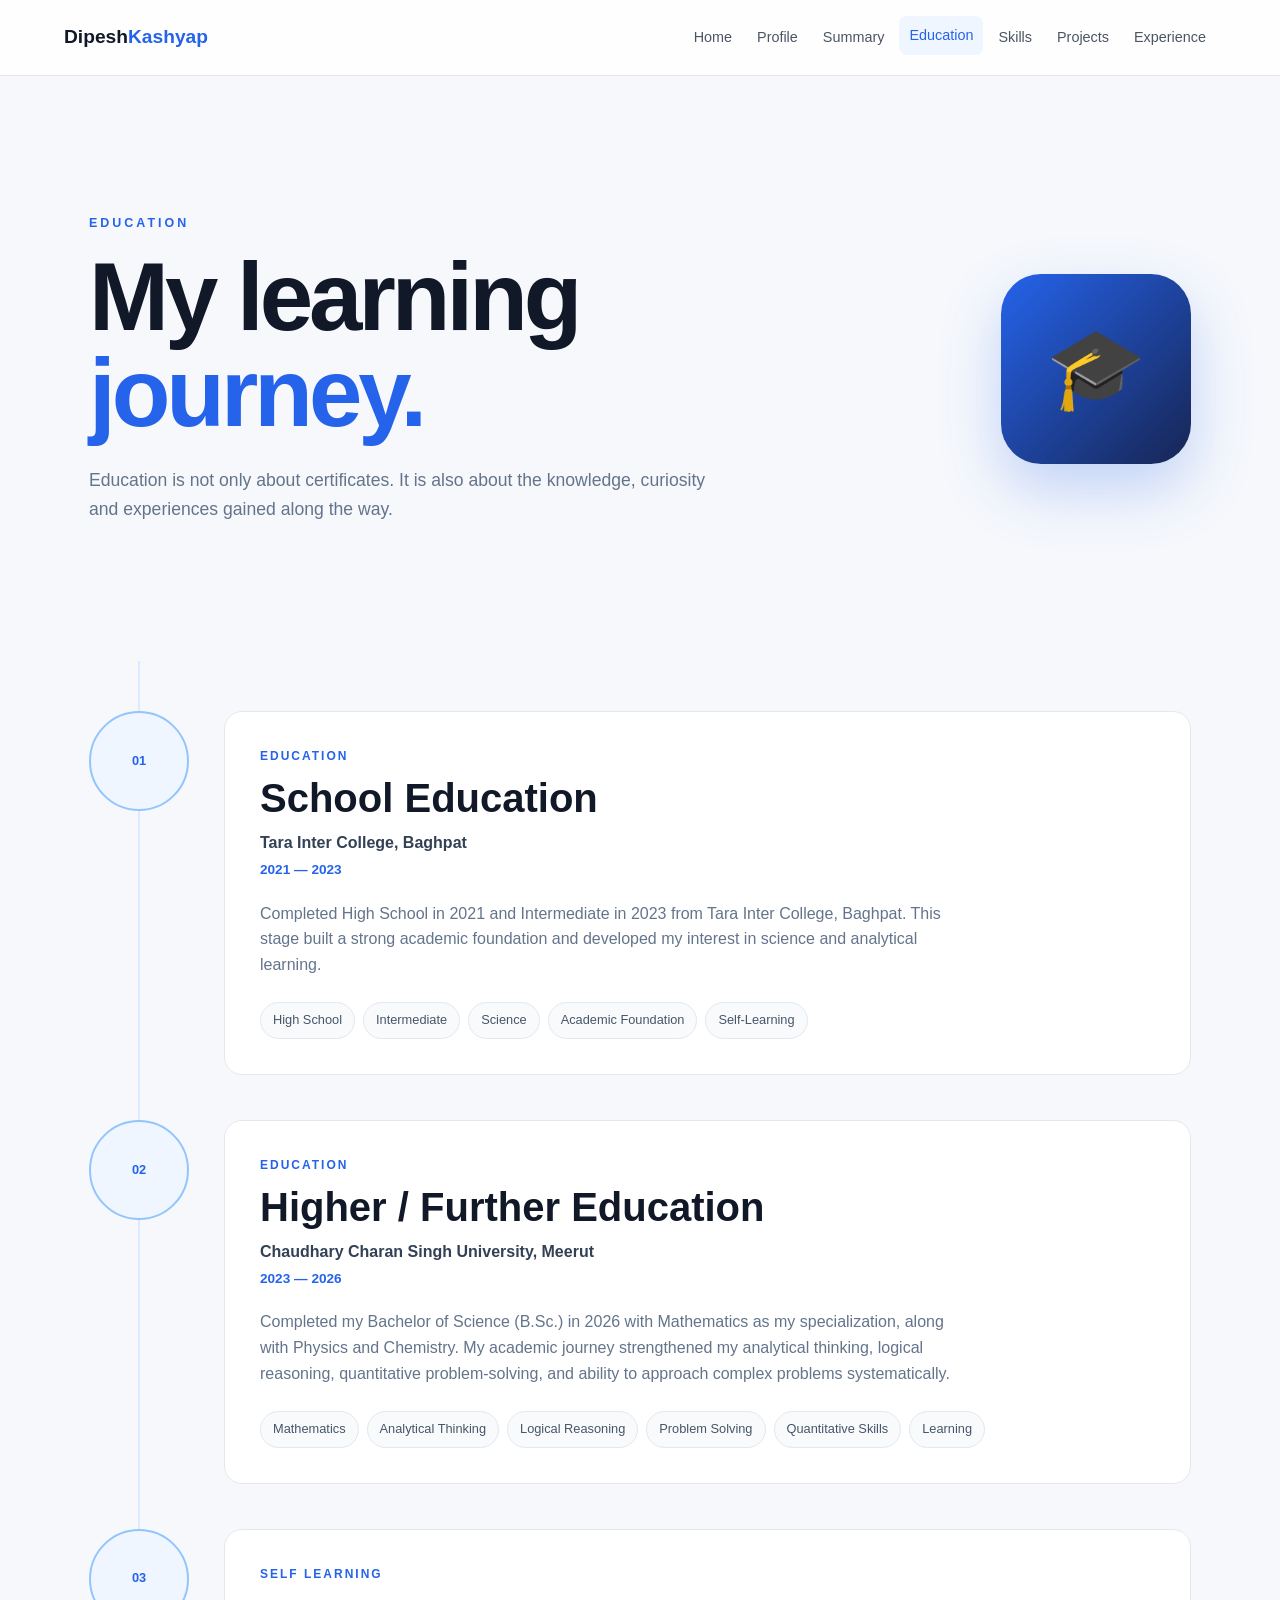
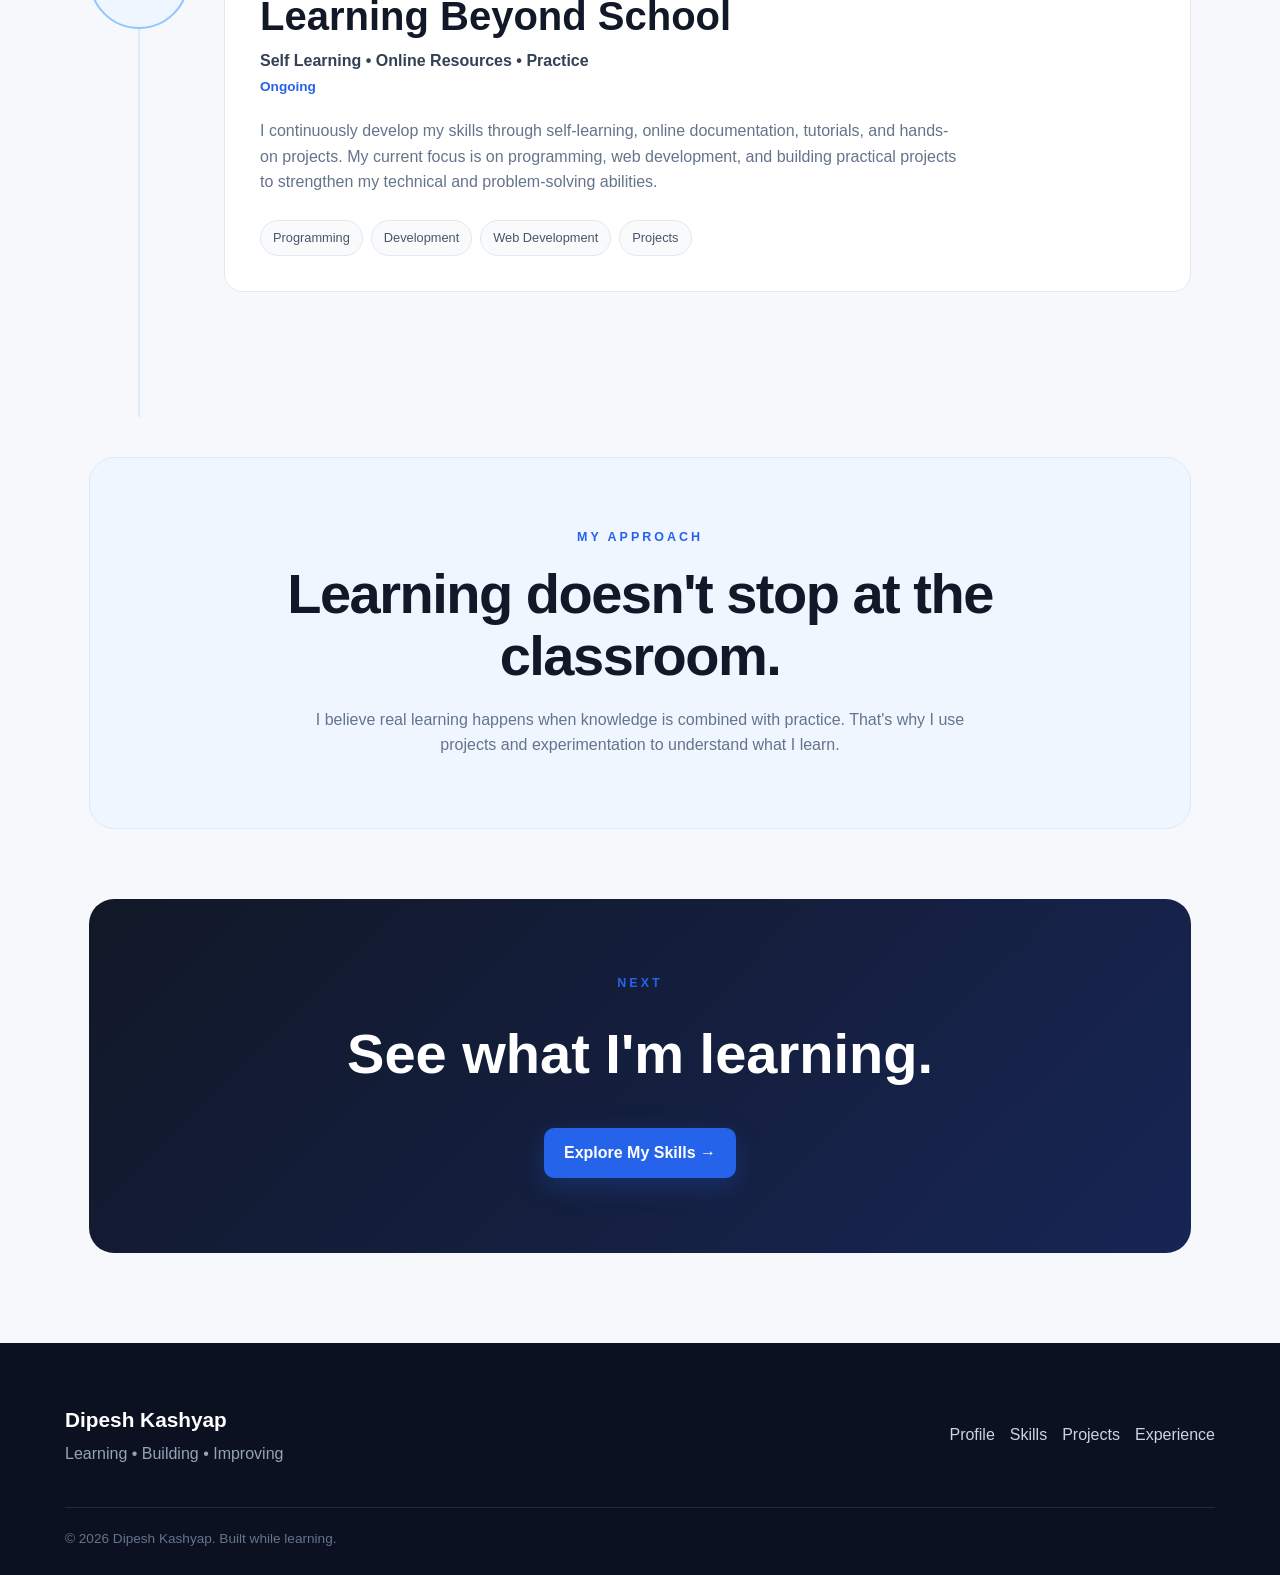
==== commit af534d08: "Create animated professional homepage" ====
--- a/Education.html
+++ b/Education.html
@@ -115,25 +115,24 @@
                     </h2>
 
                     <p class="education-place">
-                        School Name
+                        Tara Inter College, Baghpat
                     </p>
 
                     <p class="education-period">
-                        YYYY — YYYY
+                        2021 — 2023
                     </p>
 
                     <p>
-                        Add your school education details here.
-                        You can mention your class, stream,
-                        subjects, achievements or anything
-                        important from this stage.
+                        Completed High School in 2021 and Intermediate in 2023 from Tara Inter College, Baghpat. This stage built a strong academic foundation and developed my interest in science and analytical learning.
                     </p>
 
                     <div class="education-tags">
 
-                        <span>School</span>
-
-                        <span>Learning</span>
+                        <span>High School</span>
+                        <span>Intermediate</span>
+                        <span>Science</span>
+                        <span>Academic Foundation</span>
+                        <span>Self-Learning</span>
 
                     </div>
 
@@ -161,23 +160,24 @@
                     </h2>
 
                     <p class="education-place">
-                        Institution Name
+                        Chaudhary Charan Singh University, Meerut
                     </p>
 
                     <p class="education-period">
-                        YYYY — YYYY
+                        2023 — 2026
                     </p>
 
                     <p>
-                        Add your next level of education here.
-                        Mention your course, subjects, achievements
-                        and important learning experiences.
+                      Completed my Bachelor of Science (B.Sc.) in 2026 with Mathematics as my specialization, along with Physics and Chemistry. My academic journey strengthened my analytical thinking, logical reasoning, quantitative problem-solving, and ability to approach complex problems systematically.
                     </p>
 
                     <div class="education-tags">
 
-                        <span>Course</span>
-
+                        <span>Mathematics</span>
+                        <span>Analytical Thinking</span>
+                        <span>Logical Reasoning</span>
+                        <span>Problem Solving</span>
+                        <span>Quantitative Skills</span>
                         <span>Learning</span>
 
                     </div>
@@ -214,14 +214,14 @@
                     </p>
 
                     <p>
-                        I also learn independently through
-                        documentation, tutorials, experiments,
-                        projects and practical coding.
+                        I continuously develop my skills through self-learning, online documentation, tutorials, and hands-on projects. My current focus is on programming, web development, and building practical projects to strengthen my technical and problem-solving abilities.
                     </p>
 
                     <div class="education-tags">
 
                         <span>Programming</span>
+
+                        <span>Development</span>
 
                         <span>Web Development</span>
 
--- a/style.css
+++ b/style.css
@@ -61,7 +61,7 @@
     animation:
         introExit 1s ease forwards;
 
-    animation-delay: 5s;
+    animation-delay: 6s;
 }
 
 
@@ -214,7 +214,7 @@
     white-space: nowrap;
 
     animation:
-        nameGlow 0.6s ease
+        nameGlow 1.2s ease
         3.4s forwards;
 }
 
@@ -471,7 +471,7 @@
     animation:
         websiteReveal
         1.2s ease
-        5.5s forwards;
+        5.8s forwards;
 }
 
 
@@ -5581,580 +5581,4 @@
         font-size: 2rem;
     }
 
-}
-/* =====================================================
-   GLOBAL PORTFOLIO POLISH
-===================================================== */
-
-* {
-    box-sizing: border-box;
-}
-
-html {
-    scroll-behavior: smooth;
-}
-
-body {
-    margin: 0;
-    min-width: 320px;
-    overflow-x: hidden;
-
-    font-family:
-        Inter,
-        system-ui,
-        -apple-system,
-        BlinkMacSystemFont,
-        "Segoe UI",
-        sans-serif;
-
-    color: #0f172a;
-    background: #f8fafc;
-
-    line-height: 1.6;
-
-    animation: pageEnter 0.7s ease both;
-}
-
-
-@keyframes pageEnter {
-
-    from {
-        opacity: 0;
-        transform: translateY(8px);
-    }
-
-    to {
-        opacity: 1;
-        transform: translateY(0);
-    }
-
-}
-
-
-/* LINKS */
-
-a {
-    color: inherit;
-}
-
-
-/* IMAGES */
-
-img {
-    display: block;
-    max-width: 100%;
-}
-
-
-/* SELECTION */
-
-::selection {
-    background: #2563eb;
-    color: white;
-}
-
-
-/* =====================================================
-   HEADER
-===================================================== */
-
-.site-header {
-
-    position: sticky;
-
-    top: 0;
-
-    z-index: 1000;
-
-    width: 100%;
-
-    border-bottom:
-        1px solid rgba(226, 232, 240, 0.8);
-
-    background:
-        rgba(248, 250, 252, 0.85);
-
-    backdrop-filter:
-        blur(18px);
-
-    -webkit-backdrop-filter:
-        blur(18px);
-}
-
-
-.header-content {
-
-    width: min(
-        1150px,
-        calc(100% - 40px)
-    );
-
-    min-height: 76px;
-
-    margin: auto;
-
-    display: flex;
-
-    align-items: center;
-
-    justify-content: space-between;
-
-    gap: 30px;
-}
-
-
-/* BRAND */
-
-.brand {
-
-    flex-shrink: 0;
-
-    color: #0f172a;
-
-    text-decoration: none;
-
-    font-size: 1.15rem;
-
-    font-weight: 900;
-
-    letter-spacing: -0.5px;
-
-    transition:
-        0.25s ease;
-}
-
-
-.brand span {
-
-    color: #2563eb;
-}
-
-
-.brand:hover {
-
-    transform:
-        translateY(-2px);
-}
-
-
-/* NAVIGATION */
-
-.navigation {
-
-    display: flex;
-
-    align-items: center;
-
-    justify-content: flex-end;
-
-    gap: 5px;
-}
-
-
-.navigation a {
-
-    position: relative;
-
-    padding:
-        9px 10px;
-
-    color: #64748b;
-
-    text-decoration: none;
-
-    font-size: 0.78rem;
-
-    font-weight: 700;
-
-    white-space: nowrap;
-
-    transition:
-        0.25s ease;
-}
-
-
-.navigation a::after {
-
-    content: "";
-
-    position: absolute;
-
-    left: 10px;
-
-    right: 10px;
-
-    bottom: 2px;
-
-    height: 2px;
-
-    border-radius: 99px;
-
-    background: #2563eb;
-
-    transform:
-        scaleX(0);
-
-    transform-origin:
-        center;
-
-    transition:
-        transform 0.25s ease;
-}
-
-
-.navigation a:hover {
-
-    color: #2563eb;
-}
-
-
-.navigation a:hover::after,
-.navigation a.active::after {
-
-    transform:
-        scaleX(1);
-}
-
-
-.navigation a.active {
-
-    color: #2563eb;
-}
-
-
-/* =====================================================
-   COMMON CONTENT WIDTH
-===================================================== */
-
-main {
-
-    width: min(
-        1150px,
-        calc(100% - 40px)
-    );
-
-    margin: auto;
-}
-
-
-/* =====================================================
-   COMMON LABEL
-===================================================== */
-
-.section-label {
-
-    margin:
-        0 0 12px;
-
-    color: #2563eb;
-
-    font-size: 0.7rem;
-
-    font-weight: 900;
-
-    letter-spacing: 2px;
-}
-
-
-/* =====================================================
-   BUTTONS
-===================================================== */
-
-.button {
-
-    display: inline-flex;
-
-    align-items: center;
-
-    justify-content: center;
-
-    min-height: 46px;
-
-    padding:
-        11px 19px;
-
-    border-radius: 10px;
-
-    text-decoration: none;
-
-    font-size: 0.85rem;
-
-    font-weight: 800;
-
-    transition:
-        transform 0.25s ease,
-        box-shadow 0.25s ease,
-        background 0.25s ease,
-        border-color 0.25s ease;
-}
-
-
-.primary-button {
-
-    background: #2563eb;
-
-    color: white;
-
-    border:
-        1px solid #2563eb;
-}
-
-
-.primary-button:hover {
-
-    background: #1d4ed8;
-
-    transform:
-        translateY(-3px);
-
-    box-shadow:
-        0 12px 25px
-        rgba(37, 99, 235, 0.25);
-}
-
-
-.secondary-button {
-
-    background: white;
-
-    color: #334155;
-
-    border:
-        1px solid #e2e8f0;
-}
-
-
-.secondary-button:hover {
-
-    color: #2563eb;
-
-    border-color:
-        #93c5fd;
-
-    transform:
-        translateY(-3px);
-}
-
-
-/* =====================================================
-   FOOTER
-===================================================== */
-
-footer {
-
-    margin-top: 50px;
-
-    padding:
-        60px 20px 25px;
-
-    background: #0f172a;
-
-    color: white;
-}
-
-
-.footer-content {
-
-    width: min(
-        1150px,
-        100%
-    );
-
-    margin: auto;
-
-    display: flex;
-
-    justify-content: space-between;
-
-    gap: 40px;
-}
-
-
-.footer-content h3 {
-
-    margin: 0 0 5px;
-
-    font-size: 1.1rem;
-}
-
-
-.footer-content p {
-
-    margin: 0;
-
-    color: #94a3b8;
-
-    font-size: 0.85rem;
-}
-
-
-.footer-links {
-
-    display: flex;
-
-    flex-wrap: wrap;
-
-    justify-content: flex-end;
-
-    gap: 8px 18px;
-}
-
-
-.footer-links a {
-
-    color: #cbd5e1;
-
-    text-decoration: none;
-
-    font-size: 0.8rem;
-
-    transition:
-        0.25s ease;
-}
-
-
-.footer-links a:hover {
-
-    color: white;
-}
-
-
-.copyright {
-
-    width: min(
-        1150px,
-        100%
-    );
-
-    margin:
-        45px auto 0;
-
-    padding-top:
-        20px;
-
-    border-top:
-        1px solid #1e293b;
-
-    color: #64748b;
-
-    font-size: 0.75rem;
-}
-
-
-/* =====================================================
-   MOBILE
-===================================================== */
-
-@media (max-width: 900px) {
-
-    .header-content {
-
-        width:
-            calc(100% - 28px);
-
-        min-height:
-            68px;
-
-        align-items:
-            flex-start;
-
-        flex-direction:
-            column;
-
-        justify-content:
-            center;
-
-        gap: 8px;
-    }
-
-
-    .navigation {
-
-        width: 100%;
-
-        justify-content:
-            flex-start;
-
-        overflow-x: auto;
-
-        padding-bottom: 3px;
-
-        scrollbar-width: none;
-    }
-
-
-    .navigation::-webkit-scrollbar {
-
-        display: none;
-    }
-
-
-    .navigation a {
-
-        font-size: 0.72rem;
-
-        padding:
-            6px 8px;
-    }
-
-
-    .navigation a::after {
-
-        left: 8px;
-
-        right: 8px;
-    }
-
-
-    .footer-content {
-
-        flex-direction:
-            column;
-    }
-
-
-    .footer-links {
-
-        justify-content:
-            flex-start;
-    }
-
-}
-
-
-@media (max-width: 500px) {
-
-    main {
-
-        width:
-            calc(100% - 28px);
-    }
-
-
-    .header-content {
-
-        width:
-            calc(100% - 20px);
-    }
-
-
-    .site-header {
-
-        position:
-            relative;
-    }
-
-
-    .footer-content {
-
-        gap: 25px;
-    }
-
-
-    .copyright {
-
-        margin-top:
-            30px;
-    }
-
 }
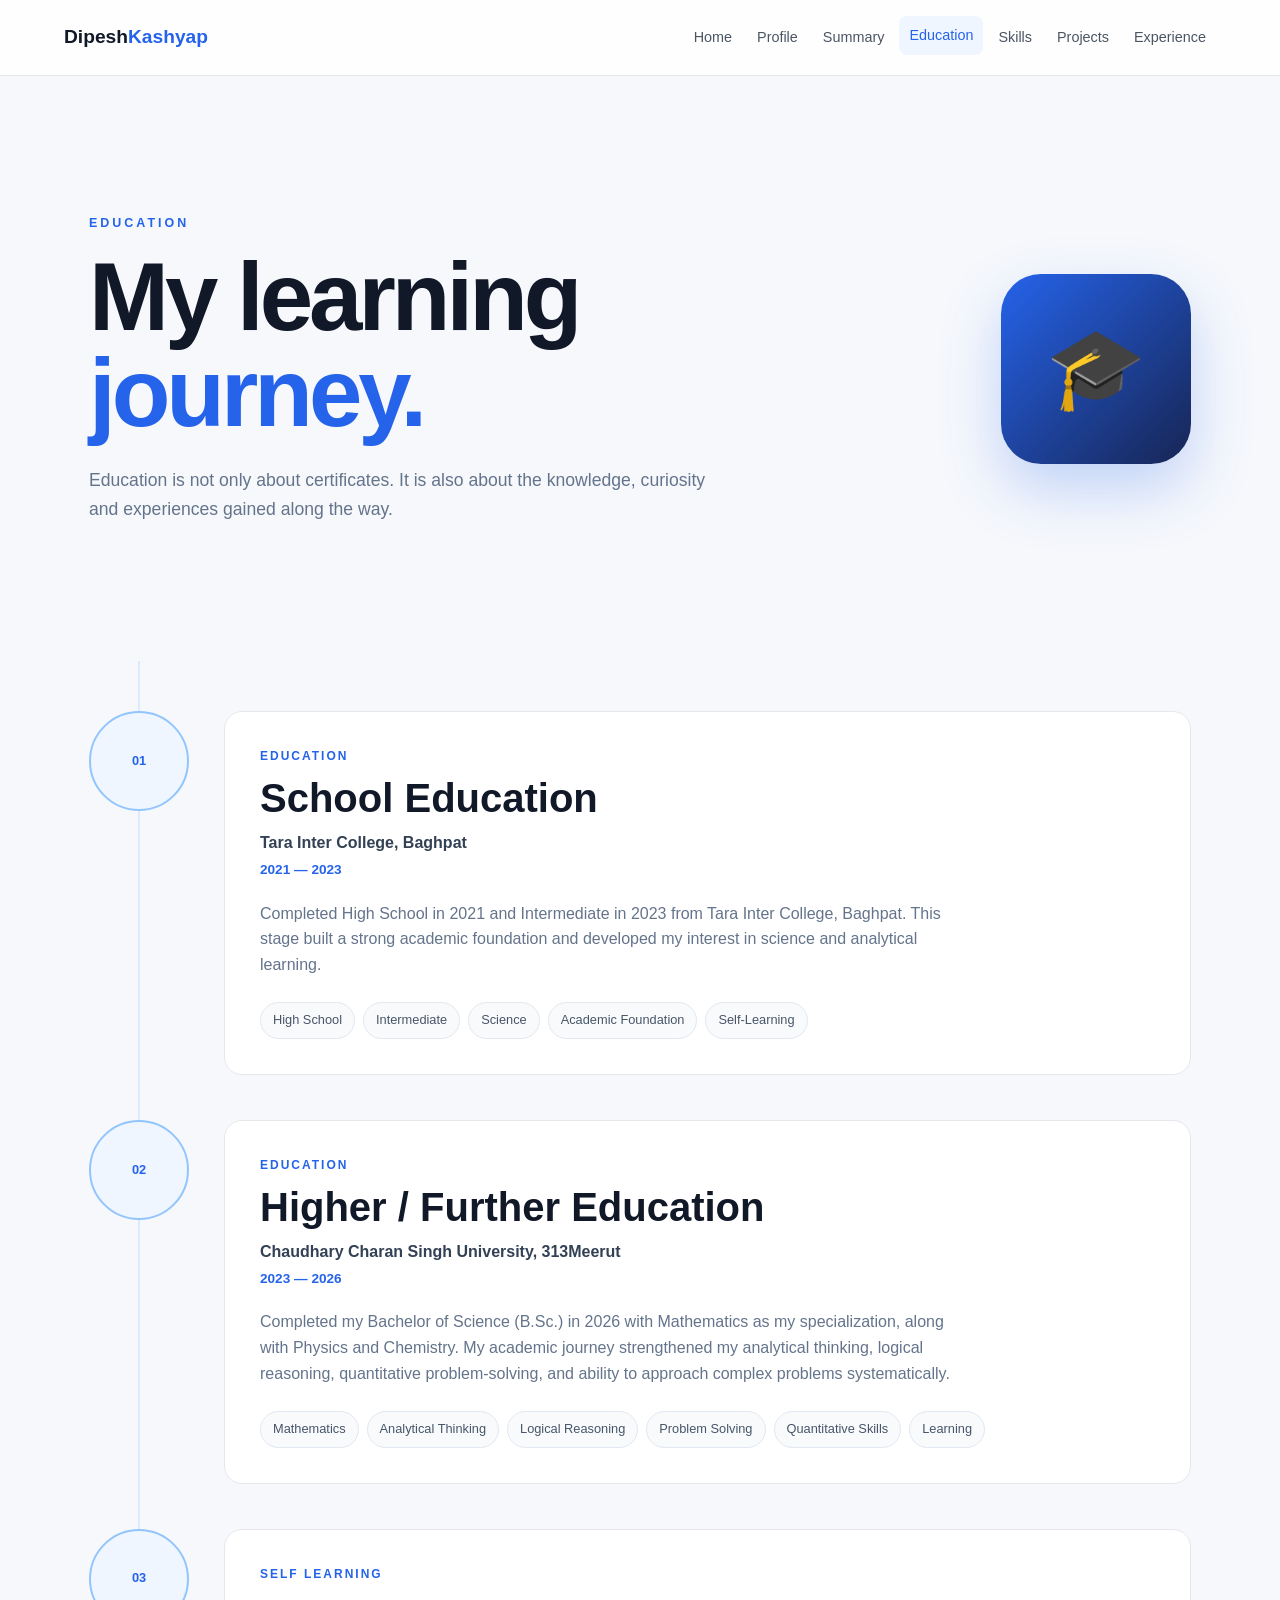
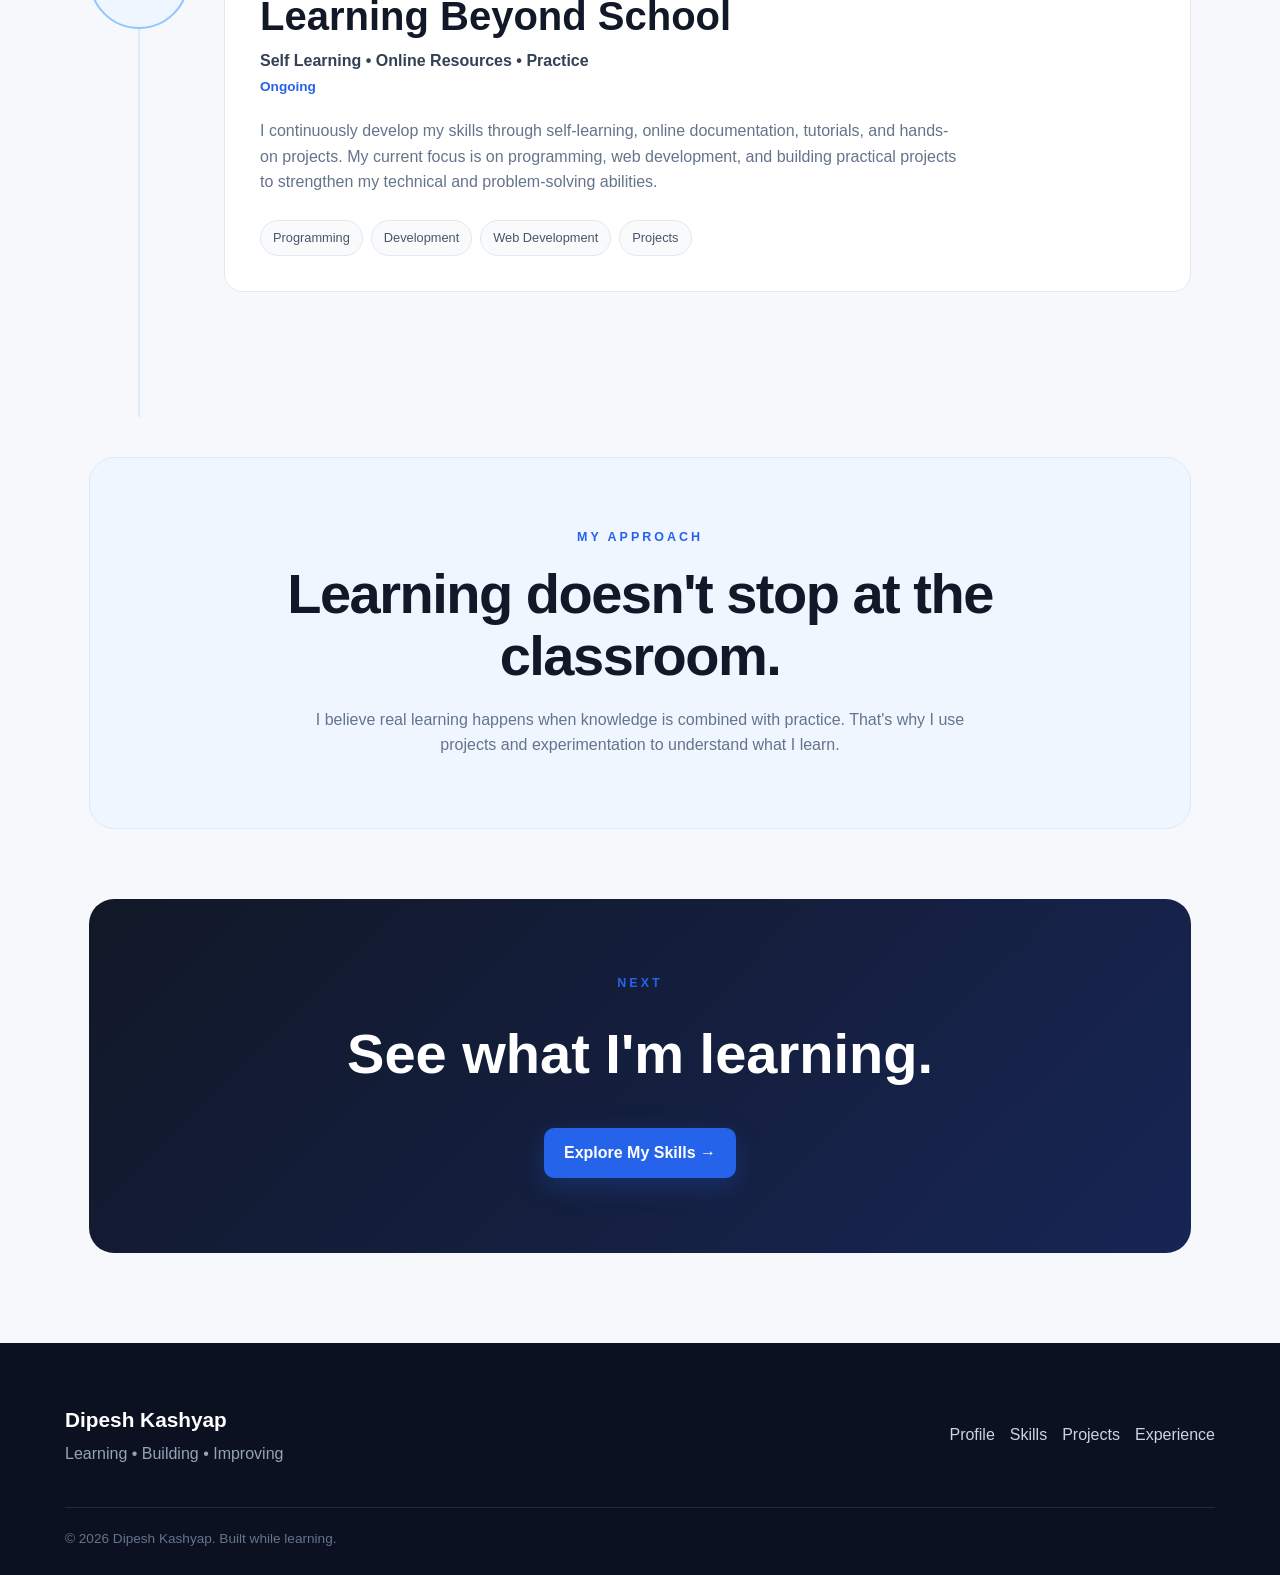
==== commit b948d675: "Update portfolio content" ====
--- a/Education.html
+++ b/Education.html
@@ -160,7 +160,7 @@
                     </h2>
 
                     <p class="education-place">
-                        Chaudhary Charan Singh University, Meerut
+                        Chaudhary Charan Singh University, 313Meerut
                     </p>
 
                     <p class="education-period">
